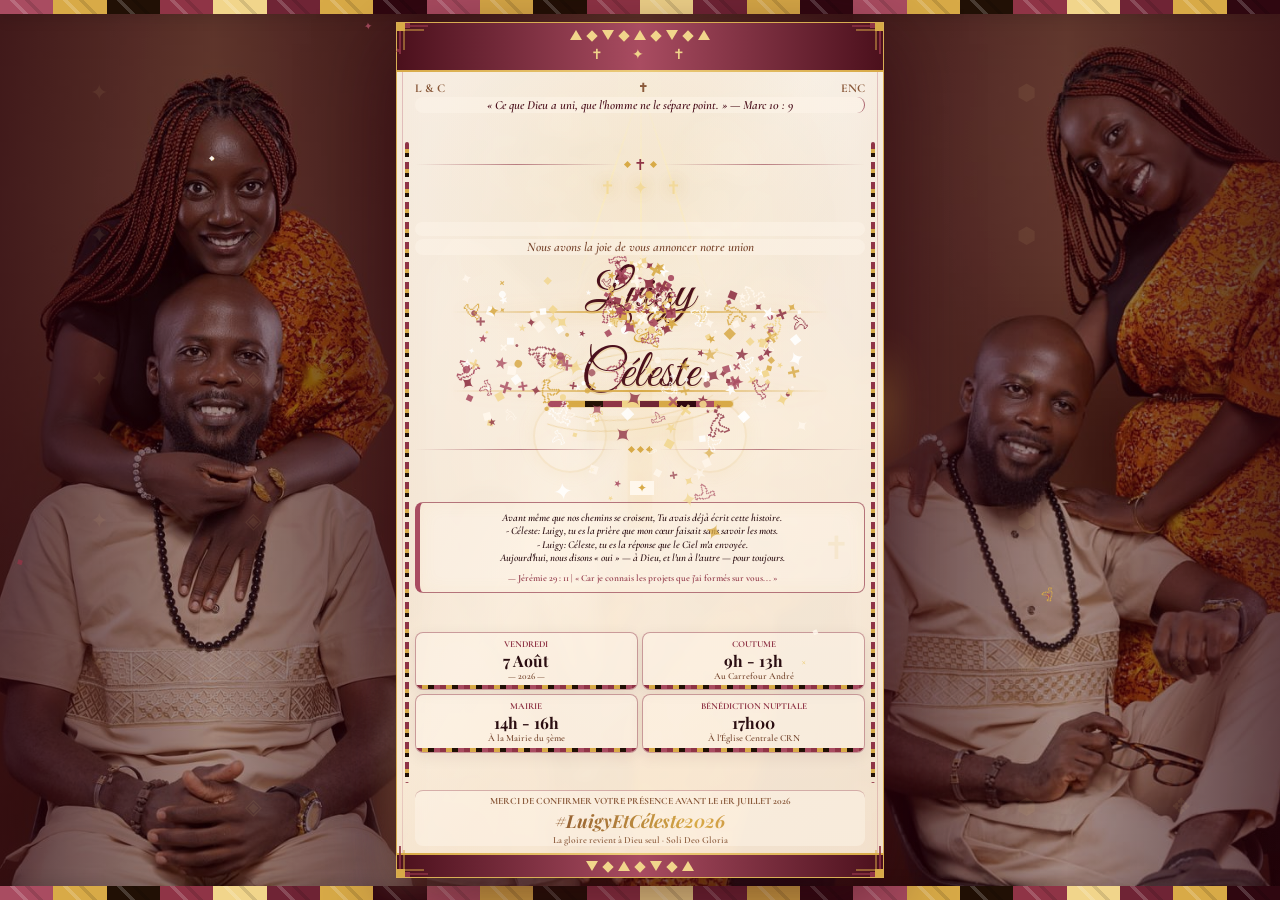
==== index.html @ 57140f99 "fix: optimisation + correction conflit + amélioration mobile" ====
<!DOCTYPE html>
<html lang="fr">
<head>
  <meta charset="UTF-8" />
  <meta name="viewport" content="width=device-width, initial-scale=1.0" />
  <title>Invitation de Mariage - Luigy & Céleste</title>
  <link rel="stylesheet" href="css/style.css" />
</head>
<body>
  <canvas id="sparkle-canvas"></canvas>

  <div id="rideau-gauche"></div>
  <div id="rideau-droite"></div>
  <div id="flash-dore"></div>

  <div class="invite-wrap">
    <div class="photo-strip" id="photoStrip">
      <div class="photo-placeholder"><img src="Asset/WhatsApp Image 2026-04-04 at 22.46.19.jpeg" alt="Photo des futurs mariés"><div class="photo-overlay"></div></div>
      <div class="photo-placeholder"><img src="Asset/WhatsApp Image 2026-04-04 at 22.46.25.jpeg" alt="Photo des futurs mariés"><div class="photo-overlay"></div></div>
      <div class="photo-placeholder"><img src="Asset/WhatsApp Image 2026-04-04 at 22.46.26.jpeg" alt="Photo des futurs mariés"><div class="photo-overlay"></div></div>
      <div class="photo-placeholder"><img src="Asset/WhatsApp Image 2026-04-04 at 22.46.31.jpeg" alt="Photo des futurs mariés"><div class="photo-overlay"></div></div>
      <div class="photo-placeholder"><img src="Asset/WhatsApp Image 2026-04-04 at 22.46.29.jpeg" alt="Photo des futurs mariés"><div class="photo-overlay"></div></div>
      <div class="photo-placeholder"><img src="Asset/WhatsApp Image 2026-04-04 at 22.46.32.jpeg" alt="Photo des futurs mariés"><div class="photo-overlay"></div></div>
      <div class="photo-placeholder"><img src="Asset/WhatsApp Image 2026-04-04 at 22.46.31 (1).jpeg" alt="Photo des futurs mariés"><div class="photo-overlay"></div></div>
      <div class="photo-placeholder"><img src="Asset/WhatsApp Image 2026-04-04 at 22.46.31 (2).jpeg" alt="Photo des futurs mariés"><div class="photo-overlay"></div></div>
      <div class="photo-placeholder"><img src="Asset/WhatsApp Image 2026-04-04 at 22.46.32 (1).jpeg" alt="Photo des futurs mariés"><div class="photo-overlay"></div></div>
    </div>

    <div class="kente-band top" id="kenteTop"></div>
    <div class="adinkra-bg" id="adinkra-bg"></div>

    <div class="pulse-ring"></div>
    <div class="pulse-ring" style="animation-delay:1.15s"></div>
    <div class="pulse-ring" style="animation-delay:2.3s"></div>

    <main class="invite-card">
      <section class="invite-outer">
        <div class="divine-light"></div>
        <div class="cross-glow">✝</div>
        <div class="blessing-text">Que Dieu bénisse cette union</div>

        <div class="holy-rays"><span></span><span></span><span></span></div>
        <div class="gold-orbit orbit-one"></div>
        <div class="gold-orbit orbit-two"></div>
        <div class="dove-flight">🕊</div>
        <div class="covenant-ring ring-left"></div>
        <div class="covenant-ring ring-right"></div>
        <div class="scripture-ribbon">Amour · Foi · Alliance</div>
        <div class="halo-crown"><span>✝</span><span>✦</span><span>✝</span></div>

        <div class="card-photo-bg">
          <img src="Asset/WhatsApp Image 2026-04-04 at 22.46.19.jpeg" alt="">
          <img src="Asset/WhatsApp Image 2026-04-04 at 22.46.25.jpeg" alt="">
          <img src="Asset/WhatsApp Image 2026-04-04 at 22.46.26.jpeg" alt="">
          <img src="Asset/WhatsApp Image 2026-04-04 at 22.46.31.jpeg" alt="">
          <img src="Asset/WhatsApp Image 2026-04-04 at 22.46.29.jpeg" alt="">
          <img src="Asset/WhatsApp Image 2026-04-04 at 22.46.32.jpeg" alt="">
        </div>

        <svg class="corn corn-tl" viewBox="0 0 34 34" fill="none"><path d="M3 31V3h28" stroke="#8f3446" stroke-width="1.7"/><path d="M7 27V7h20" stroke="#d8aa47" stroke-width="1"/><rect x="0" y="0" width="8" height="8" fill="#d8aa47"/><rect x="8" y="0" width="5" height="5" fill="#8f3446"/></svg>
        <svg class="corn corn-tr" viewBox="0 0 34 34" fill="none"><path d="M3 31V3h28" stroke="#8f3446" stroke-width="1.7"/><path d="M7 27V7h20" stroke="#d8aa47" stroke-width="1"/><rect x="0" y="0" width="8" height="8" fill="#d8aa47"/><rect x="8" y="0" width="5" height="5" fill="#8f3446"/></svg>
        <svg class="corn corn-bl" viewBox="0 0 34 34" fill="none"><path d="M3 31V3h28" stroke="#8f3446" stroke-width="1.7"/><path d="M7 27V7h20" stroke="#d8aa47" stroke-width="1"/><rect x="0" y="0" width="8" height="8" fill="#d8aa47"/><rect x="8" y="0" width="5" height="5" fill="#8f3446"/></svg>
        <svg class="corn corn-br" viewBox="0 0 34 34" fill="none"><path d="M3 31V3h28" stroke="#8f3446" stroke-width="1.7"/><path d="M7 27V7h20" stroke="#d8aa47" stroke-width="1"/><rect x="0" y="0" width="8" height="8" fill="#d8aa47"/><rect x="8" y="0" width="5" height="5" fill="#8f3446"/></svg>

        <header class="african-header">
          <div class="geo-row">
            <div class="geo-tri"></div>
            <div class="geo-dia"></div>
            <div class="geo-tri down"></div>
            <div class="geo-dia"></div>
            <div class="geo-tri"></div>
            <div class="geo-dia"></div>
            <div class="geo-tri down"></div>
            <div class="geo-dia"></div>
            <div class="geo-tri"></div>
          </div>
          <span class="cross-line">✝ &nbsp; ✦ &nbsp; ✝</span>
        </header>

        <div class="inv-body">
          <div>
            <div class="enc-row text-reveal">
              <span>L & C</span>
              <span>✝</span>
              <span>ENC</span>
            </div>
            <p class="verse type-text">« Ce que Dieu a uni, que l'homme ne le sépare point. » — Marc 10 : 9</p>
          </div>

          <div class="divider">
            <div class="div-line"></div>
            <div class="div-motif">
              <div class="div-dot"></div>
              <span class="div-cross">✝</span>
              <div class="div-dot"></div>
            </div>
            <div class="div-line"></div>
          </div>

          <div class="main-announcement">
            <p class="intro text-shimmer">Avec la grâce de Dieu</p>
            <p class="intro-sub text-reveal">Nous avons la joie de vous annoncer notre union</p>

            <div class="names">
              <span class="name calligraphy-name">Luigy</span>
              <span class="et text-reveal">&amp;</span>
              <span class="name calligraphy-name">Céleste</span>
            </div>

            <div class="accent-strip" id="accentStrip"></div>
          </div>

          <div class="divider">
            <div class="div-line"></div>
            <div class="div-motif">
              <div class="div-dot"></div>
              <div class="div-dot"></div>
              <div class="div-dot"></div>
            </div>
            <div class="div-line"></div>
          </div>

          <div class="love-box">
            <p class="love-text line-reveal">
              <span>Avant même que nos chemins se croisent, Tu avais déjà écrit cette histoire.</span>
              <span>- Céleste: Luigy, tu es la prière que mon cœur faisait sans savoir les mots.</span>
              <span>- Luigy: Céleste, tu es la réponse que le Ciel m'a envoyée.</span>
              <span>Aujourd'hui, nous disons « oui » — à Dieu, et l'un à l'autre — pour toujours.</span>
            </p>
            <span class="love-ref text-reveal">— Jérémie 29 : 11 | « Car je connais les projets que j'ai formés sur vous... »</span>
          </div>

          <div class="details">
            <div class="det-box">
              <span class="det-label text-reveal">Vendredi</span>
              <span class="det-val count-pop">7 Août</span>
              <span class="det-sub text-reveal">— 2026 —</span>
            </div>

            <div class="det-box">
              <span class="det-label text-reveal">Coutume</span>
              <span class="det-val count-pop">9h - 13h</span>
              <span class="det-sub text-reveal">Au Carrefour André</span>
            </div>

            <div class="det-box">
              <span class="det-label text-reveal">Mairie</span>
              <span class="det-val count-pop">14h - 16h</span>
              <span class="det-sub text-reveal">À la Mairie du 5ème</span>
            </div>

            <div class="det-box">
              <span class="det-label text-reveal">Bénédiction nuptiale</span>
              <span class="det-val count-pop">17h00</span>
              <span class="det-sub text-reveal">À l'Église Centrale CRN</span>
            </div>
          </div>

          <footer class="rsvp">
            <p class="rsvp-txt text-reveal">Merci de confirmer votre présence avant le 1er Juillet 2026</p>
            <span class="hashtag text-shimmer">#LuigyEtCéleste2026</span>
            <p class="soli text-reveal">La gloire revient à Dieu seul · Soli Deo Gloria</p>
          </footer>
        </div>

        <footer class="african-footer">
          <div class="geo-row" style="margin-bottom:0">
            <div class="geo-tri down"></div>
            <div class="geo-dia"></div>
            <div class="geo-tri"></div>
            <div class="geo-dia"></div>
            <div class="geo-tri down"></div>
            <div class="geo-dia"></div>
            <div class="geo-tri"></div>
          </div>
        </footer>
      </section>
    </main>

    <div class="kente-band bottom" id="kenteBottom"></div>
  </div>

  <script src="js/main.js"></script>
</body>
</html>
---- css/style.css ----
@import url('https://fonts.googleapis.com/css2?family=Playfair+Display:ital,wght@0,400;0,700;1,400;1,700&family=Cormorant+Garamond:ital,wght@0,300;0,400;0,600;1,300;1,400&family=Great+Vibes&display=swap');

:root{
  --maroon:#8f3446;
  --maroon-light:#a94c61;
  --maroon-deep:#4b101c;
  --maroon-dark:#2f0710;
  --gold:#d8aa47;
  --gold-soft:#f1d58b;
  --cream:#fff7ec;
  --ink:#2a0d11;
  --brown:#8a5a3b;
  --shadow:rgba(47,7,16,.55);
}

*,*::before,*::after{box-sizing:border-box}
html,body{height:100%;margin:0;overflow:hidden;background:var(--maroon-dark);font-family:'Cormorant Garamond',Georgia,serif;color:var(--ink);-webkit-font-smoothing:antialiased}
@supports(height:100dvh){html,body{height:100dvh}}
body::before{content:"";position:fixed;inset:0;background:radial-gradient(circle at 20% 12%, rgba(216,170,71,.25), transparent 24%),radial-gradient(circle at 80% 20%, rgba(169,76,97,.35), transparent 28%),linear-gradient(135deg, var(--maroon-dark), var(--maroon-deep) 45%, #6f2435 100%);z-index:-4}
body::after{content:"";position:fixed;inset:0;background-image:linear-gradient(45deg, rgba(216,170,71,.055) 25%, transparent 25%),linear-gradient(-45deg, rgba(216,170,71,.055) 25%, transparent 25%),linear-gradient(45deg, transparent 75%, rgba(216,170,71,.055) 75%),linear-gradient(-45deg, transparent 75%, rgba(216,170,71,.055) 75%);background-size:42px 42px;background-position:0 0,0 21px,21px -21px,-21px 0;opacity:.8;z-index:-3}
#sparkle-canvas{position:fixed;inset:0;pointer-events:none;z-index:100}

#rideau-gauche,#rideau-droite{position:fixed;top:0;height:100%;width:50%;z-index:500;pointer-events:none;will-change:transform;background-color:var(--maroon);box-shadow:inset 0 0 60px rgba(0,0,0,.35);transition:transform 1.25s cubic-bezier(.22,.9,.18,1)}
#rideau-gauche{left:0;background:linear-gradient(90deg,#380711 0%,var(--maroon-deep) 35%,var(--maroon-light) 100%)}
#rideau-droite{right:0;background:linear-gradient(270deg,#380711 0%,var(--maroon-deep) 35%,var(--maroon-light) 100%)}
#rideau-gauche::after,#rideau-droite::after{content:"";position:absolute;top:0;bottom:0;width:14px;background:repeating-linear-gradient(to bottom,var(--gold) 0 7px,#211005 7px 11px,var(--maroon-light) 11px 18px,var(--gold-soft) 18px 22px,transparent 22px 30px);box-shadow:0 0 18px rgba(216,170,71,.35)}
#rideau-gauche::after{right:0}#rideau-droite::after{left:0}
#rideau-gauche::before,#rideau-droite::before{content:'✦';position:absolute;top:50%;left:50%;transform:translate(-50%,-50%);font-size:clamp(52px,10vw,110px);color:rgba(241,213,139,.22)}
#rideau-gauche.ouvert{transform:translateX(-100%)}#rideau-droite.ouvert{transform:translateX(100%)}
#flash-dore{position:fixed;inset:0;z-index:499;pointer-events:none;background:radial-gradient(circle,rgba(255,238,180,.98),rgba(216,170,71,.55) 30%,transparent 68%);opacity:0;transition:.12s}
#flash-dore.actif{opacity:1}#flash-dore.efface{opacity:0;transition:.38s}

.float-symbol{position:fixed;z-index:55;pointer-events:none;color:var(--gold-soft);opacity:0;font-size:18px;left:var(--x);top:var(--y);animation:floatUp var(--dur) ease-in forwards;text-shadow:0 0 14px rgba(216,170,71,.65)}
@keyframes floatUp{0%{opacity:0;transform:translateY(0) scale(.55) rotate(0)}20%{opacity:.9}80%{opacity:.55}100%{opacity:0;transform:translateY(-130px) scale(1.25) rotate(var(--rot))}}

.invite-wrap{height:100vh;height:100dvh;display:flex;align-items:center;justify-content:center;position:relative;overflow:hidden;padding:6px}
.photo-strip{position:absolute;inset:0;z-index:0;display:flex;width:300%;height:100%;animation:slide 34s linear infinite;filter:saturate(.92) contrast(1.04)}
.photo-placeholder{flex:0 0 calc(100%/9);height:100%;overflow:hidden;position:relative}.photo-placeholder img{width:100%;height:100%;object-fit:cover;object-position:center;display:block;transform:scale(1.04)}
.photo-overlay{position:absolute;inset:0;background:linear-gradient(90deg,rgba(47,7,16,.74),rgba(47,7,16,.42),rgba(47,7,16,.74))}
@keyframes slide{0%{transform:translateX(0)}100%{transform:translateX(-66.666%)}}

.kente-band{position:absolute;left:0;right:0;height:14px;display:flex;z-index:3;box-shadow:0 0 18px rgba(0,0,0,.18)}.kente-band.top{top:0}.kente-band.bottom{bottom:0}
.kente-seg{flex:1;height:100%;position:relative;animation:kentePulse 2.8s ease-in-out infinite alternate}.kente-seg::after{content:"";position:absolute;inset:0;background:linear-gradient(45deg,transparent 35%,rgba(255,255,255,.18) 35% 42%,transparent 42% 58%,rgba(0,0,0,.12) 58% 65%,transparent 65%)}.kente-seg:nth-child(even){animation-delay:.45s}.kente-seg:nth-child(3n){animation-delay:.85s}
@keyframes kentePulse{from{opacity:1}to{opacity:.72}}
.kente-band::after{content:"";position:absolute;inset:0;pointer-events:none;background:linear-gradient(90deg,transparent,rgba(255,238,180,.65),transparent);transform:translateX(-100%);animation:kenteShine 4.2s ease-in-out infinite}@keyframes kenteShine{0%{transform:translateX(-100%);opacity:0}25%{opacity:.75}55%{transform:translateX(100%);opacity:0}100%{transform:translateX(100%);opacity:0}}

.adinkra-bg{position:absolute;inset:22px;opacity:.075;display:grid;grid-template-columns:repeat(8,1fr);grid-template-rows:repeat(6,1fr);pointer-events:none;z-index:1}.adinkra-cell{display:flex;align-items:center;justify-content:center;font-size:22px;color:var(--gold-soft);animation:adinkraFloat 6.5s ease-in-out infinite;animation-delay:calc(var(--i)*.18s)}@keyframes adinkraFloat{0%,100%{transform:translateY(0) rotate(0deg)}50%{transform:translateY(-6px) rotate(4deg)}}
.pulse-ring{position:absolute;top:50%;left:50%;width:220px;height:220px;border-radius:50%;border:1.4px solid rgba(241,213,139,.28);z-index:2;pointer-events:none;animation:pulseRing 3.5s ease-out infinite}@keyframes pulseRing{0%{transform:translate(-50%,-50%) scale(.7);opacity:.7}100%{transform:translate(-50%,-50%) scale(2.7);opacity:0}}

.invite-card{width:min(430px,calc(100vw - .7rem));height:calc(100svh - 18px);max-height:880px;position:relative;z-index:4;display:flex;flex-direction:column;animation:cardIn 1s cubic-bezier(.22,.9,.25,1) forwards}@supports(height:100dvh){.invite-card{height:calc(100dvh - 18px)}}@keyframes cardIn{from{opacity:0;transform:translateY(20px) scale(.98)}to{opacity:1;transform:translateY(0) scale(1)}}
.invite-card::before,.invite-card::after{content:"";position:absolute;inset:-8px;z-index:-1;border-radius:6px;pointer-events:none;background:conic-gradient(from var(--angle),transparent 0 18%,rgba(216,170,71,.72) 22%,transparent 28% 55%,rgba(241,213,139,.55) 60%,transparent 66% 100%);filter:blur(12px);opacity:.32;animation:borderAurora 7s linear infinite}.invite-card::after{animation-delay:-3.5s;opacity:.20;filter:blur(20px)}@property --angle{syntax:'<angle>';initial-value:0deg;inherits:false}@keyframes borderAurora{to{--angle:360deg}}
.invite-outer{flex:1;margin:3px;position:relative;overflow:hidden;display:flex;flex-direction:column;background:linear-gradient(180deg,rgba(255,247,236,.91),rgba(255,239,217,.86));border:1px solid rgba(216,170,71,.9);outline:1px solid rgba(169,76,97,.65);outline-offset:-7px;box-shadow:0 22px 70px var(--shadow), inset 0 0 28px rgba(216,170,71,.14);backdrop-filter:blur(4px);-webkit-backdrop-filter:blur(4px)}
.invite-outer::before{content:"";position:absolute;inset:0;pointer-events:none;z-index:2;background:linear-gradient(180deg,rgba(255,247,236,.55),rgba(255,239,217,.62)),radial-gradient(circle at 50% 20%,rgba(216,170,71,.18),transparent 34%)}
.invite-outer::after{content:"";position:absolute;inset:0;pointer-events:none;z-index:1;background:radial-gradient(circle at 50% 20%,rgba(216,170,71,.18),transparent 30%),linear-gradient(120deg,transparent 0 35%,rgba(255,255,255,.22) 45%,transparent 55% 100%);animation:sheen 5.5s linear infinite}@keyframes sheen{0%{transform:translateX(-60%)}100%{transform:translateX(60%)}}
.card-photo-bg{position:absolute;inset:0;z-index:0;overflow:hidden}.card-photo-bg img{position:absolute;inset:0;width:100%;height:100%;object-fit:cover;object-position:center;opacity:0;transform:scale(1.08);filter:blur(.35px) saturate(.95) contrast(1) brightness(.92);animation:cardSlideshow 30s infinite}.card-photo-bg img:nth-child(1){animation-delay:0s}.card-photo-bg img:nth-child(2){animation-delay:5s}.card-photo-bg img:nth-child(3){animation-delay:10s}.card-photo-bg img:nth-child(4){animation-delay:15s}.card-photo-bg img:nth-child(5){animation-delay:20s}.card-photo-bg img:nth-child(6){animation-delay:25s}@keyframes cardSlideshow{0%{opacity:0;transform:scale(1.08)}5%{opacity:.74}18%{opacity:.74;transform:scale(1.14)}23%{opacity:0;transform:scale(1.16)}100%{opacity:0}}

.divine-light{position:absolute;top:-35%;left:50%;width:140%;height:150%;z-index:1;pointer-events:none;transform:translateX(-50%);background:radial-gradient(ellipse at center,rgba(255,231,166,.30) 0%,rgba(255,231,166,.13) 28%,transparent 66%);mix-blend-mode:screen;animation:divineLight 7s ease-in-out infinite}@keyframes divineLight{0%,100%{opacity:.45;transform:translateX(-50%) translateY(-18px) scale(1)}50%{opacity:.85;transform:translateX(-50%) translateY(24px) scale(1.05)}}
.cross-glow{position:absolute;top:49%;left:50%;z-index:1;pointer-events:none;transform:translate(-50%,-50%);font-family:'Playfair Display',serif;font-size:clamp(120px,28vw,210px);color:rgba(216,170,71,.13);text-shadow:0 0 28px rgba(216,170,71,.24),0 0 60px rgba(255,247,236,.20);animation:crossPulse 5s ease-in-out infinite}@keyframes crossPulse{0%,100%{opacity:.28;transform:translate(-50%,-50%) scale(.95)}50%{opacity:.55;transform:translate(-50%,-50%) scale(1.08)}}
.blessing-text{position:absolute;left:50%;bottom:58px;z-index:5;pointer-events:none;transform:translateX(-50%) translateY(12px);white-space:nowrap;font-style:italic;font-weight:700;font-size:clamp(10px,1.5vh,13px);color:var(--gold);text-shadow:0 0 12px rgba(47,7,16,.38),0 1px 0 rgba(255,247,236,.8);opacity:0;animation:blessingIn 5.5s ease 2.1s forwards}@keyframes blessingIn{0%{opacity:0;transform:translateX(-50%) translateY(14px);filter:blur(4px)}22%,80%{opacity:.95;transform:translateX(-50%) translateY(0);filter:blur(0)}100%{opacity:0;transform:translateX(-50%) translateY(-8px);filter:blur(2px)}}
.holy-rays{position:absolute;top:64px;left:50%;width:190px;height:220px;z-index:3;pointer-events:none;transform:translateX(-50%);opacity:.55;filter:blur(.2px)}.holy-rays span{position:absolute;top:0;left:50%;width:2px;height:100%;border-radius:999px;background:linear-gradient(to bottom,rgba(255,238,180,0),rgba(255,238,180,.85),rgba(255,238,180,0));transform-origin:top center;animation:rayBlessing 4.8s ease-in-out infinite}.holy-rays span:nth-child(1){transform:rotate(-18deg);animation-delay:.2s}.holy-rays span:nth-child(2){transform:rotate(0deg);animation-delay:.65s}.holy-rays span:nth-child(3){transform:rotate(18deg);animation-delay:1.1s}@keyframes rayBlessing{0%,100%{opacity:.12;height:42%;filter:blur(1.8px)}50%{opacity:.85;height:100%;filter:blur(.3px)}}
.gold-orbit{position:absolute;left:50%;top:43%;z-index:3;pointer-events:none;border:1px solid rgba(216,170,71,.32);border-left-color:transparent;border-right-color:transparent;border-radius:50%;transform:translate(-50%,-50%) rotate(-8deg);filter:drop-shadow(0 0 8px rgba(216,170,71,.35))}.orbit-one{width:230px;height:78px;animation:orbitGlow 7s linear infinite}.orbit-two{width:170px;height:58px;animation:orbitGlow 6s linear infinite reverse;opacity:.75}@keyframes orbitGlow{0%{transform:translate(-50%,-50%) rotate(-8deg);opacity:.12}40%{opacity:.55}100%{transform:translate(-50%,-50%) rotate(352deg);opacity:.12}}
.dove-flight{position:absolute;left:-35px;top:38%;z-index:5;pointer-events:none;font-size:22px;filter:drop-shadow(0 0 10px rgba(255,238,180,.8));opacity:0;animation:doveFlight 12s ease-in-out infinite 3s}@keyframes doveFlight{0%{opacity:0;transform:translate(-20px,26px) scale(.75) rotate(-8deg)}12%{opacity:.88}48%{opacity:.92;transform:translate(250px,-54px) scale(1.05) rotate(6deg)}78%{opacity:.8;transform:translate(520px,12px) scale(.9) rotate(-4deg)}100%{opacity:0;transform:translate(650px,-18px) scale(.7) rotate(5deg)}}
.covenant-ring{position:absolute;top:44%;z-index:3;pointer-events:none;width:74px;height:74px;border-radius:50%;border:2px solid rgba(216,170,71,.75);box-shadow:0 0 18px rgba(216,170,71,.55), inset 0 0 14px rgba(255,238,180,.28);opacity:.18;filter:blur(.1px)}.ring-left{left:28%;animation:ringLeft 8s ease-in-out infinite}.ring-right{right:28%;animation:ringRight 8s ease-in-out infinite}@keyframes ringLeft{0%,100%{opacity:.12;transform:translate(-24px,8px) rotate(-18deg) scale(.82)}38%,62%{opacity:.68;transform:translate(14px,-8px) rotate(10deg) scale(1.02)}}@keyframes ringRight{0%,100%{opacity:.12;transform:translate(24px,8px) rotate(18deg) scale(.82)}38%,62%{opacity:.68;transform:translate(-14px,-8px) rotate(-10deg) scale(1.02)}}
.scripture-ribbon{position:absolute;left:50%;top:20.5%;z-index:5;pointer-events:none;white-space:nowrap;transform:translateX(-50%) scale(.94);padding:2px 18px;border-radius:999px;font-size:clamp(9px,1.25vh,12px);font-weight:700;letter-spacing:.18em;text-transform:uppercase;color:rgba(75,16,28,.78);background:linear-gradient(90deg,transparent,rgba(255,247,236,.62),transparent);opacity:0;animation:ribbonBlessing 9s ease-in-out infinite 2.6s}@keyframes ribbonBlessing{0%,100%{opacity:0;transform:translateX(-50%) translateY(8px) scale(.94);filter:blur(3px)}18%,70%{opacity:.82;transform:translateX(-50%) translateY(0) scale(1);filter:blur(0)}}
.halo-crown{position:absolute;left:50%;top:18%;z-index:5;pointer-events:none;display:flex;gap:18px;transform:translateX(-50%);color:var(--gold-soft);font-size:clamp(12px,2vh,18px);text-shadow:0 0 14px rgba(216,170,71,.85);opacity:.75}.halo-crown span{animation:crownSpark 2.8s ease-in-out infinite}.halo-crown span:nth-child(2){animation-delay:.45s}.halo-crown span:nth-child(3){animation-delay:.9s}@keyframes crownSpark{0%,100%{opacity:.3;transform:translateY(0) scale(.86) rotate(0)}50%{opacity:1;transform:translateY(-7px) scale(1.22) rotate(12deg)}}

.corn{position:absolute;width:34px;height:34px;z-index:6}.corn-tl{top:0;left:0}.corn-tr{top:0;right:0;transform:scaleX(-1)}.corn-bl{bottom:0;left:0;transform:scaleY(-1)}.corn-br{bottom:0;right:0;transform:scale(-1,-1)}
.african-header,.african-footer{background:linear-gradient(90deg,var(--maroon-deep),var(--maroon-light),var(--maroon-deep));border-color:var(--gold);position:relative;z-index:4;flex-shrink:0;text-align:center}.african-header{padding:7px 12px 6px;border-bottom:2px solid var(--gold)}.african-footer{padding:6px 0;border-top:2px solid var(--gold)}
.african-header::after,.african-footer::after{content:"";position:absolute;left:0;right:0;height:2px;pointer-events:none;background:linear-gradient(90deg,transparent,var(--gold-soft),transparent);opacity:.75;animation:holyLine 3.8s ease-in-out infinite}.african-header::after{bottom:-2px}.african-footer::after{top:-2px}@keyframes holyLine{0%,100%{transform:scaleX(.25);opacity:.25}50%{transform:scaleX(1);opacity:.9}}
.geo-row{display:flex;justify-content:center;gap:6px;margin-bottom:4px}.geo-dia{width:8px;height:8px;background:var(--gold-soft);transform:rotate(45deg);margin-top:2px}.geo-tri{width:0;height:0;border-left:6px solid transparent;border-right:6px solid transparent;border-bottom:10px solid var(--gold-soft)}.geo-tri.down{border-top:10px solid var(--gold-soft);border-bottom:none}.cross-line{color:var(--gold-soft);font-size:14px;letter-spacing:5px;line-height:1.2}.african-header .geo-dia,.african-footer .geo-dia{animation:geoBeat 2.9s ease-in-out infinite}.african-header .geo-tri,.african-footer .geo-tri{animation:geoBeat 2.9s ease-in-out infinite reverse}@keyframes geoBeat{0%,100%{filter:brightness(1);transform:rotate(45deg) scale(1)}50%{filter:brightness(1.35);transform:rotate(45deg) scale(1.22)}}

.inv-body{flex:1;min-height:0;padding:clamp(.25rem,.9svh,.48rem) .82rem clamp(.2rem,.8svh,.38rem);display:flex;flex-direction:column;justify-content:space-between;position:relative;z-index:4;overflow:visible}.inv-body::before,.inv-body::after{content:"";position:absolute;top:9%;height:82%;width:4px;border-radius:4px;background:repeating-linear-gradient(to bottom,var(--maroon) 0 7px,var(--gold) 7px 11px,#211005 11px 15px,transparent 15px 20px)}.inv-body::before{left:8px}.inv-body::after{right:8px}
.enc-row{display:flex;justify-content:space-between;align-items:center;font-size:12px;font-weight:700;color:var(--brown);letter-spacing:.16em;text-transform:uppercase;margin-bottom:2px}.verse{text-align:center;font-style:italic;font-size:clamp(11px,1.4vh,13px);font-weight:600;color:var(--maroon-deep);line-height:1.3;margin:0;animation:verseAppear 1.6s ease 1.7s both}@keyframes verseAppear{from{opacity:0;letter-spacing:.03em;filter:blur(3px)}to{opacity:1;letter-spacing:normal;filter:blur(0)}}
.divider{display:flex;align-items:center;gap:7px;margin:clamp(.08rem,.55vh,.16rem) 0}.div-line{flex:1;height:1px;background:linear-gradient(90deg,transparent,var(--maroon),transparent);opacity:.6}.div-motif{display:flex;gap:4px;align-items:center}.div-dot{width:5px;height:5px;background:var(--gold);transform:rotate(45deg);animation:motifTwinkle 2.6s ease-in-out infinite}.div-dot:nth-child(2){animation-delay:.35s}.div-dot:nth-child(3){animation-delay:.7s}.div-cross{font-size:15px;color:var(--maroon)}@keyframes motifTwinkle{0%,100%{opacity:.65;transform:rotate(45deg) scale(.85)}50%{opacity:1;transform:rotate(45deg) scale(1.18)}}
.main-announcement{position:relative;margin-top:clamp(.35rem,1.2vh,.7rem);animation:announcementGlow 5s ease-in-out infinite}@keyframes announcementGlow{0%,100%{filter:drop-shadow(0 0 0 rgba(216,170,71,0))}50%{filter:drop-shadow(0 0 10px rgba(216,170,71,.22))}}
.intro{text-align:center;font-size:clamp(10px,1.28vh,12px);font-weight:700;color:var(--brown);letter-spacing:.15em;text-transform:uppercase;margin:0 0 .18rem}.intro-sub{text-align:center;font-style:italic;font-size:clamp(11px,1.45vh,13px);font-weight:600;color:#78462e;margin:1px 0 clamp(.35rem,1vh,.65rem)}
.names{text-align:center;margin:clamp(.5rem,1.7vh,.95rem) 0 clamp(.08rem,.4vh,.18rem)}.name{font-family:'Great Vibes','Playfair Display',cursive;font-size:clamp(34px,6.1svh,54px);font-weight:400;line-height:.9;display:block;color:var(--maroon-deep);text-shadow:0 2px 0 rgba(216,170,71,.28),0 0 18px rgba(216,170,71,.22),0 1px 10px rgba(255,247,236,.75);opacity:0;animation:nameReveal 1.6s cubic-bezier(.22,.9,.25,1) forwards, nameBreath 4.2s ease-in-out 2s infinite}.name:first-child{animation-delay:.7s,2.4s}.name:last-child{animation-delay:1.05s,2.8s}@keyframes nameReveal{from{opacity:0;transform:translateY(18px) scale(.94);filter:blur(5px)}to{opacity:1;transform:translateY(0) scale(1);filter:blur(0)}}@keyframes nameBreath{0%,100%{text-shadow:0 2px 0 rgba(216,170,71,.28),0 0 18px rgba(216,170,71,.22),0 1px 10px rgba(255,247,236,.75)}50%{text-shadow:0 2px 0 rgba(216,170,71,.38),0 0 26px rgba(216,170,71,.38),0 1px 14px rgba(255,247,236,.9)}}
.et{font-family:'Playfair Display',Georgia,serif;font-style:italic;font-size:clamp(16px,2.1vh,21px);color:var(--gold);display:block;margin:clamp(.08rem,.35vh,.18rem) 0;text-shadow:0 0 10px rgba(216,170,71,.5)}
.accent-strip{display:flex;margin:clamp(.06rem,.55vh,.13rem) auto;width:185px;border-radius:999px;overflow:hidden;box-shadow:0 0 0 1px rgba(216,170,71,.25)}.accent-block{height:6px;flex:1;animation:accentDance 2.8s ease-in-out infinite}.accent-block:nth-child(2n){animation-delay:.25s}.accent-block:nth-child(3n){animation-delay:.5s}@keyframes accentDance{0%,100%{transform:scaleY(1);filter:brightness(1)}50%{transform:scaleY(1.65);filter:brightness(1.25)}}
.love-box{border:1px solid rgba(143,52,70,.65);border-left:5px solid var(--maroon-light);padding:clamp(.32rem,1.2vh,.48rem) .6rem clamp(.22rem,1vh,.38rem);margin:clamp(.55rem,1.4vh,.85rem) 0 clamp(.06rem,.5vh,.12rem);text-align:center;position:relative;background:rgba(255,247,236,.58);box-shadow:inset 0 0 18px rgba(216,170,71,.08);animation:loveBlessing 4.2s ease-in-out infinite}.love-box::before{content:'✦';position:absolute;top:-22px;left:50%;transform:translateX(-50%);background:var(--cream);padding:0 7px;color:var(--gold);font-size:12px;z-index:3}.love-box::after{content:'✝';position:absolute;right:14px;top:50%;transform:translateY(-50%);font-size:32px;color:rgba(216,170,71,.12);animation:loveCross 4.2s ease-in-out infinite;pointer-events:none}@keyframes loveBlessing{0%,100%{box-shadow:inset 0 0 18px rgba(216,170,71,.08),0 0 0 rgba(216,170,71,0)}50%{box-shadow:inset 0 0 20px rgba(216,170,71,.16),0 0 18px rgba(216,170,71,.16)}}@keyframes loveCross{0%,100%{opacity:.12;transform:translateY(-50%) scale(.85) rotate(-6deg)}50%{opacity:.42;transform:translateY(-50%) scale(1.08) rotate(6deg)}}
.love-text{font-style:italic;font-size:clamp(9.4px,1.18svh,11.5px);font-weight:600;color:var(--ink);line-height:1.25;margin:0 0 .1rem}.love-ref{font-size:clamp(9px,1.05vh,10.5px);font-weight:600;color:var(--maroon);letter-spacing:.03em}
.details{display:grid;grid-template-columns:1fr 1fr;gap:4px;margin:clamp(.05rem,.45svh,.12rem) 0}.det-box{text-align:center;padding:clamp(.2rem,1.1vh,.36rem) .3rem clamp(.25rem,1.2vh,.48rem);border:1px solid rgba(143,52,70,.45);background:linear-gradient(180deg,#fffaf2,#f8eadb);position:relative;overflow:hidden;box-shadow:0 4px 15px rgba(47,7,16,.08);animation:detailFloat 4.8s ease-in-out infinite}.det-box:nth-child(2){animation-delay:.35s}.det-box:nth-child(3){animation-delay:.7s}.det-box:nth-child(4){animation-delay:1.05s}@keyframes detailFloat{0%,100%{transform:translateY(0)}50%{transform:translateY(-2px)}}.det-box::before{content:"";position:absolute;inset:0;pointer-events:none;background:linear-gradient(120deg,transparent 0 35%,rgba(255,255,255,.7) 48%,transparent 62% 100%);transform:translateX(-120%);animation:boxShine 5.5s ease-in-out infinite}.det-box:nth-child(2)::before{animation-delay:.55s}.det-box:nth-child(3)::before{animation-delay:1.1s}.det-box:nth-child(4)::before{animation-delay:1.65s}@keyframes boxShine{0%,72%{transform:translateX(-120%);opacity:0}82%{opacity:.65}100%{transform:translateX(120%);opacity:0}}.det-box::after{content:"";position:absolute;bottom:0;left:0;right:0;height:4px;background:repeating-linear-gradient(to right,var(--maroon) 0 6px,var(--gold) 6px 12px,#211005 12px 18px,var(--maroon-light) 18px 24px)}.det-label{font-size:clamp(8px,1.02vh,10px);font-weight:800;letter-spacing:.11em;text-transform:uppercase;color:var(--maroon);display:block;margin-bottom:2px}.det-val{font-family:'Playfair Display',Georgia,serif;font-size:clamp(12px,1.75svh,16px);font-weight:700;color:var(--ink);display:block;line-height:1.08}.det-sub{font-size:clamp(8.5px,1.05vh,10.5px);font-weight:600;color:#75472f;display:block;margin-top:1px}
.rsvp{text-align:center;border-top:1px solid rgba(143,52,70,.35);padding-top:clamp(.12rem,.8vh,.22rem);margin-top:.03rem;flex-shrink:0}.rsvp-txt{font-size:clamp(8.8px,1.07vh,10.5px);font-weight:800;color:var(--brown);letter-spacing:.08em;text-transform:uppercase;margin:0 0 1px}.hashtag{font-family:'Playfair Display',Georgia,serif;font-style:italic;font-size:clamp(14px,2.1vh,18px);font-weight:700;color:var(--maroon);display:block;margin:2px 0 1px;animation:hashPulse 2.4s ease-in-out infinite, hashtagLift 4.5s ease-in-out infinite}.soli{font-size:clamp(8.8px,1.05vh,10.5px);font-weight:600;color:var(--brown);letter-spacing:.05em;margin:0}@keyframes hashPulse{0%,100%{text-shadow:none}50%{text-shadow:0 0 10px rgba(216,170,71,.72)}}@keyframes hashtagLift{0%,100%{transform:translateY(0)}50%{transform:translateY(-2px)}}

.text-reveal{opacity:0;animation:textReveal 1.25s cubic-bezier(.22,.9,.25,1) forwards}@keyframes textReveal{from{opacity:0;transform:translateY(9px);filter:blur(4px);letter-spacing:.08em}to{opacity:1;transform:translateY(0);filter:blur(0);letter-spacing:inherit}}
.text-shimmer{background:linear-gradient(90deg,var(--maroon-deep),var(--gold),var(--maroon),var(--gold-soft),var(--maroon-deep));background-size:250% auto;-webkit-background-clip:text;background-clip:text;-webkit-text-fill-color:transparent;animation:textReveal 1.25s cubic-bezier(.22,.9,.25,1) forwards, textGoldShine 4.2s linear infinite 1.5s}@keyframes textGoldShine{to{background-position:-250% center}}
.type-text{display:inline-block;max-width:100%;white-space:nowrap;overflow:hidden;border-right:1px solid rgba(143,52,70,.75);width:0;animation:typeWriter 4.2s steps(76,end) 1.7s forwards, caretBlink .7s step-end infinite}@keyframes typeWriter{to{width:100%}}@keyframes caretBlink{50%{border-color:transparent}}
.calligraphy-name{position:relative;transform-origin:center}.calligraphy-name::after{content:"";position:absolute;left:8%;right:8%;bottom:6px;height:2px;background:linear-gradient(90deg,transparent,var(--gold),transparent);transform:scaleX(0);transform-origin:left;filter:drop-shadow(0 0 8px rgba(216,170,71,.75));animation:inkStroke 1.35s ease forwards}.calligraphy-name:first-child::after{animation-delay:1.45s}.calligraphy-name:last-child::after{animation-delay:1.85s}@keyframes inkStroke{to{transform:scaleX(1)}}
.line-reveal span{display:block;opacity:0;transform:translateY(8px);filter:blur(3px);animation:lineBlessing 1s ease forwards}.line-reveal span:nth-child(1){animation-delay:2.1s}.line-reveal span:nth-child(2){animation-delay:2.35s}.line-reveal span:nth-child(3){animation-delay:2.6s}.line-reveal span:nth-child(4){animation-delay:2.85s}@keyframes lineBlessing{to{opacity:1;transform:translateY(0);filter:blur(0)}}
.count-pop{display:block;opacity:0;animation:numberPop 1.05s cubic-bezier(.18,1.4,.32,1) forwards, textGlowSoft 3.6s ease-in-out infinite 2.5s}.det-box:nth-child(1) .count-pop{animation-delay:2.35s,3.4s}.det-box:nth-child(2) .count-pop{animation-delay:2.5s,3.55s}.det-box:nth-child(3) .count-pop{animation-delay:2.65s,3.7s}.det-box:nth-child(4) .count-pop{animation-delay:2.8s,3.85s}@keyframes numberPop{from{opacity:0;transform:scale(.72) translateY(8px);filter:blur(4px)}to{opacity:1;transform:scale(1) translateY(0);filter:blur(0)}}@keyframes textGlowSoft{0%,100%{text-shadow:none}50%{text-shadow:0 0 10px rgba(216,170,71,.45)}}
.enc-row span:nth-child(1){animation-delay:1.2s}.enc-row span:nth-child(2){animation-delay:1.35s}.enc-row span:nth-child(3){animation-delay:1.5s}.intro{animation-delay:1.65s}.intro-sub{animation-delay:1.85s}.et{animation-delay:1.9s}.love-ref{animation-delay:3.05s}.rsvp-txt{animation-delay:3.15s}.soli{animation-delay:3.35s}
.scripture-glow{position:fixed;left:var(--x);top:var(--y);z-index:80;pointer-events:none;white-space:nowrap;color:rgba(241,213,139,.9);font-style:italic;font-weight:700;font-size:clamp(11px,1.7vh,15px);text-shadow:0 0 14px rgba(216,170,71,.85),0 1px 0 rgba(47,7,16,.5);opacity:0;transform:translate(-50%,20px) scale(.96);animation:scriptureFloat 4.2s ease forwards}@keyframes scriptureFloat{0%{opacity:0;filter:blur(5px);transform:translate(-50%,20px) scale(.92)}20%,72%{opacity:.85;filter:blur(0);transform:translate(-50%,0) scale(1)}100%{opacity:0;filter:blur(4px);transform:translate(-50%,-28px) scale(.98)}}
.click-blessing{position:fixed;width:18px;height:18px;border-radius:50%;z-index:101;pointer-events:none;transform:translate(-50%,-50%);border:1px solid rgba(216,170,71,.95);box-shadow:0 0 0 0 rgba(216,170,71,.65),0 0 18px rgba(255,238,180,.8);animation:clickBlessing 1.2s ease-out forwards}.click-blessing::after{content:'✝';position:absolute;inset:-8px;display:flex;align-items:center;justify-content:center;color:var(--gold);font-size:16px}@keyframes clickBlessing{to{width:120px;height:120px;opacity:0;box-shadow:0 0 0 24px rgba(216,170,71,0),0 0 38px rgba(255,238,180,0)}}

@media (max-width:520px){.invite-outer::before{background:linear-gradient(180deg,rgba(255,247,236,.58),rgba(255,239,217,.66)),radial-gradient(circle at 50% 20%,rgba(216,170,71,.16),transparent 34%)}@keyframes cardSlideshow{0%{opacity:0;transform:scale(1.08)}5%{opacity:.68}18%{opacity:.68;transform:scale(1.14)}23%{opacity:0;transform:scale(1.16)}100%{opacity:0}}.verse,.intro,.intro-sub,.love-box,.det-box,.rsvp{background:rgba(255,247,236,.48);border-radius:8px}.type-text{white-space:normal;border-right:none;width:auto;animation:textReveal 1.4s ease 1.6s both}.holy-rays{top:54px;width:150px;height:185px}.cross-glow{font-size:clamp(110px,38vw,160px)}.dove-flight{font-size:18px}@keyframes doveFlight{0%{opacity:0;transform:translate(-20px,22px) scale(.7) rotate(-8deg)}12%{opacity:.8}50%{opacity:.86;transform:translate(190px,-42px) scale(.95) rotate(6deg)}100%{opacity:0;transform:translate(420px,-8px) scale(.65) rotate(5deg)}}.covenant-ring{width:48px;height:48px}.ring-left{left:21%}.ring-right{right:21%}.scripture-ribbon{top:19%;font-size:8px}.main-announcement{margin-top:.65rem}.names{margin-top:.75rem}.intro-sub{margin-bottom:.45rem}.name{font-size:clamp(30px,5.3svh,42px);line-height:.92}.halo-crown{top:17%;gap:12px}.scripture-glow{font-size:10px}}
@media (max-width:380px), (max-height:720px){.invite-card{width:calc(100vw - .45rem);height:calc(100svh - 12px)}@supports(height:100dvh){.invite-card{height:calc(100dvh - 12px)}}.invite-wrap{padding:3px}.invite-outer{margin:2px;outline-offset:-5px}.african-header{padding:4px 10px 3px}.african-footer{padding:3px 0}.geo-row{gap:4px;margin-bottom:2px}.cross-line{font-size:12px;letter-spacing:3px}.inv-body{padding:.18rem .68rem .16rem}.inv-body::before,.inv-body::after{width:3px}.inv-body::before{left:5px}.inv-body::after{right:5px}.verse{font-size:10.2px;line-height:1.18}.intro{font-size:9.2px}.intro-sub{font-size:10.2px}.name{font-size:clamp(32px,5.8svh,45px);line-height:.84}.et{font-size:16px;margin:0}.divider{margin:.04rem 0}.accent-strip{width:145px}.accent-block{height:4px}.love-box{padding:.14rem .42rem;margin:.04rem 0}.love-text{font-size:9px;line-height:1.17}.love-ref{font-size:8.2px}.details{gap:3px}.det-box{padding:.13rem .14rem .3rem}.det-label{font-size:7.8px}.det-val{font-size:11.3px}.det-sub{font-size:7.8px}.rsvp{padding-top:.08rem}.rsvp-txt{font-size:7.8px}.hashtag{font-size:13px}.soli{font-size:7.8px}}
@media (min-width:700px){.invite-wrap{padding:14px}.invite-card{width:min(500px,calc(100vw - 1.5rem));height:calc(100dvh - 32px)}.invite-outer{margin:6px}.inv-body{padding:clamp(.35rem,1.1vh,.55rem) 1.12rem clamp(.25rem,1vh,.45rem)}.invite-outer::before{background:linear-gradient(180deg,rgba(255,247,236,.50),rgba(255,239,217,.58)),radial-gradient(circle at 50% 20%,rgba(216,170,71,.12),transparent 34%)}.verse,.intro,.intro-sub,.love-box,.det-box,.rsvp{background:rgba(255,247,236,.46);border-radius:8px}}
@media (prefers-reduced-motion:reduce){*,*::before,*::after{animation:none!important;transition:none!important}.photo-strip{animation:none!important}}

@media (max-width:520px){
  .pulse-ring,
  .gold-orbit,
  .covenant-ring,
  .holy-rays,
  .scripture-glow,
  .float-symbol{
    display:none!important;
  }

  .invite-card::before,
  .invite-card::after{
    display:none!important;
  }

  .card-photo-bg img{
    animation-duration:45s;
  }
}
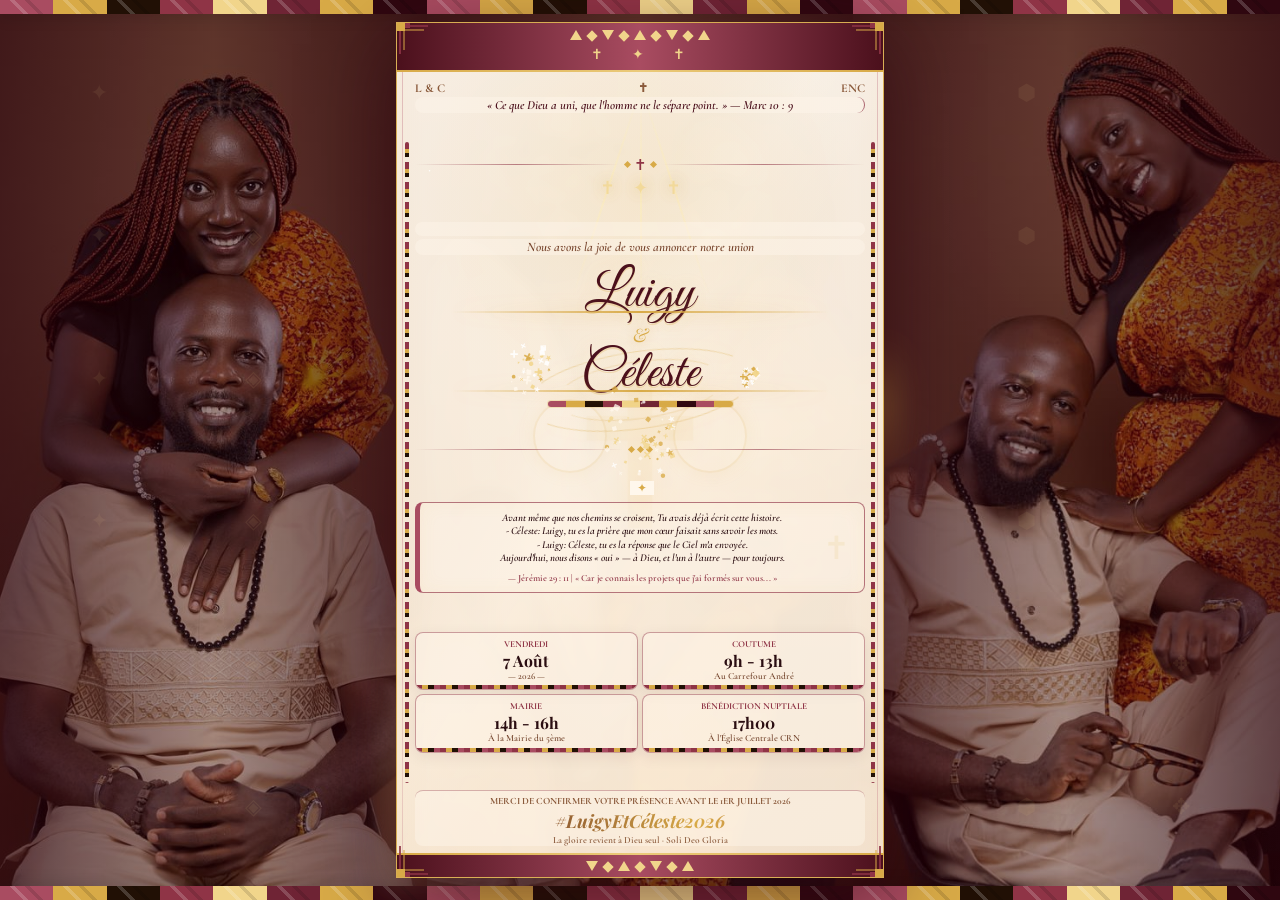
==== commit 131f5237: "Correction affichage mobile invitation" ====
--- a/index.html
+++ b/index.html
@@ -42,7 +42,8 @@
         <div class="holy-rays"><span></span><span></span><span></span></div>
         <div class="gold-orbit orbit-one"></div>
         <div class="gold-orbit orbit-two"></div>
-        <div class="dove-flight">🕊</div>
+        <div class="dove-flight dove-one">🕊</div>
+        <div class="dove-flight dove-two">🕊</div>
         <div class="covenant-ring ring-left"></div>
         <div class="covenant-ring ring-right"></div>
         <div class="scripture-ribbon">Amour · Foi · Alliance</div>
--- a/css/style.css
+++ b/css/style.css
@@ -92,27 +92,126 @@
 .scripture-glow{position:fixed;left:var(--x);top:var(--y);z-index:80;pointer-events:none;white-space:nowrap;color:rgba(241,213,139,.9);font-style:italic;font-weight:700;font-size:clamp(11px,1.7vh,15px);text-shadow:0 0 14px rgba(216,170,71,.85),0 1px 0 rgba(47,7,16,.5);opacity:0;transform:translate(-50%,20px) scale(.96);animation:scriptureFloat 4.2s ease forwards}@keyframes scriptureFloat{0%{opacity:0;filter:blur(5px);transform:translate(-50%,20px) scale(.92)}20%,72%{opacity:.85;filter:blur(0);transform:translate(-50%,0) scale(1)}100%{opacity:0;filter:blur(4px);transform:translate(-50%,-28px) scale(.98)}}
 .click-blessing{position:fixed;width:18px;height:18px;border-radius:50%;z-index:101;pointer-events:none;transform:translate(-50%,-50%);border:1px solid rgba(216,170,71,.95);box-shadow:0 0 0 0 rgba(216,170,71,.65),0 0 18px rgba(255,238,180,.8);animation:clickBlessing 1.2s ease-out forwards}.click-blessing::after{content:'✝';position:absolute;inset:-8px;display:flex;align-items:center;justify-content:center;color:var(--gold);font-size:16px}@keyframes clickBlessing{to{width:120px;height:120px;opacity:0;box-shadow:0 0 0 24px rgba(216,170,71,0),0 0 38px rgba(255,238,180,0)}}
 
-@media (max-width:520px){.invite-outer::before{background:linear-gradient(180deg,rgba(255,247,236,.58),rgba(255,239,217,.66)),radial-gradient(circle at 50% 20%,rgba(216,170,71,.16),transparent 34%)}@keyframes cardSlideshow{0%{opacity:0;transform:scale(1.08)}5%{opacity:.68}18%{opacity:.68;transform:scale(1.14)}23%{opacity:0;transform:scale(1.16)}100%{opacity:0}}.verse,.intro,.intro-sub,.love-box,.det-box,.rsvp{background:rgba(255,247,236,.48);border-radius:8px}.type-text{white-space:normal;border-right:none;width:auto;animation:textReveal 1.4s ease 1.6s both}.holy-rays{top:54px;width:150px;height:185px}.cross-glow{font-size:clamp(110px,38vw,160px)}.dove-flight{font-size:18px}@keyframes doveFlight{0%{opacity:0;transform:translate(-20px,22px) scale(.7) rotate(-8deg)}12%{opacity:.8}50%{opacity:.86;transform:translate(190px,-42px) scale(.95) rotate(6deg)}100%{opacity:0;transform:translate(420px,-8px) scale(.65) rotate(5deg)}}.covenant-ring{width:48px;height:48px}.ring-left{left:21%}.ring-right{right:21%}.scripture-ribbon{top:19%;font-size:8px}.main-announcement{margin-top:.65rem}.names{margin-top:.75rem}.intro-sub{margin-bottom:.45rem}.name{font-size:clamp(30px,5.3svh,42px);line-height:.92}.halo-crown{top:17%;gap:12px}.scripture-glow{font-size:10px}}
 @media (max-width:380px), (max-height:720px){.invite-card{width:calc(100vw - .45rem);height:calc(100svh - 12px)}@supports(height:100dvh){.invite-card{height:calc(100dvh - 12px)}}.invite-wrap{padding:3px}.invite-outer{margin:2px;outline-offset:-5px}.african-header{padding:4px 10px 3px}.african-footer{padding:3px 0}.geo-row{gap:4px;margin-bottom:2px}.cross-line{font-size:12px;letter-spacing:3px}.inv-body{padding:.18rem .68rem .16rem}.inv-body::before,.inv-body::after{width:3px}.inv-body::before{left:5px}.inv-body::after{right:5px}.verse{font-size:10.2px;line-height:1.18}.intro{font-size:9.2px}.intro-sub{font-size:10.2px}.name{font-size:clamp(32px,5.8svh,45px);line-height:.84}.et{font-size:16px;margin:0}.divider{margin:.04rem 0}.accent-strip{width:145px}.accent-block{height:4px}.love-box{padding:.14rem .42rem;margin:.04rem 0}.love-text{font-size:9px;line-height:1.17}.love-ref{font-size:8.2px}.details{gap:3px}.det-box{padding:.13rem .14rem .3rem}.det-label{font-size:7.8px}.det-val{font-size:11.3px}.det-sub{font-size:7.8px}.rsvp{padding-top:.08rem}.rsvp-txt{font-size:7.8px}.hashtag{font-size:13px}.soli{font-size:7.8px}}
 @media (min-width:700px){.invite-wrap{padding:14px}.invite-card{width:min(500px,calc(100vw - 1.5rem));height:calc(100dvh - 32px)}.invite-outer{margin:6px}.inv-body{padding:clamp(.35rem,1.1vh,.55rem) 1.12rem clamp(.25rem,1vh,.45rem)}.invite-outer::before{background:linear-gradient(180deg,rgba(255,247,236,.50),rgba(255,239,217,.58)),radial-gradient(circle at 50% 20%,rgba(216,170,71,.12),transparent 34%)}.verse,.intro,.intro-sub,.love-box,.det-box,.rsvp{background:rgba(255,247,236,.46);border-radius:8px}}
 @media (prefers-reduced-motion:reduce){*,*::before,*::after{animation:none!important;transition:none!important}.photo-strip{animation:none!important}}
 
-@media (max-width:520px){
+/* CORRECTIONS MOBILE + COLOMBES + CENTRAGE VERSET */
+@media (max-width:520px), (pointer:coarse) {
+
+  .verse{
+    display:block !important;
+    width:100% !important;
+    text-align:center !important;
+    margin:0 auto !important;
+    padding:0 6px !important;
+    white-space:normal !important;
+    line-height:1.25 !important;
+  }
+
+  .type-text{
+    display:block !important;
+    width:100% !important;
+    max-width:100% !important;
+    white-space:normal !important;
+    border-right:none !important;
+    animation:textReveal 1.2s ease 1s both !important;
+  }
+
+  .card-photo-bg{
+    display:block !important;
+    position:absolute !important;
+    inset:0 !important;
+    z-index:0 !important;
+    overflow:hidden !important;
+  }
+
+  .card-photo-bg img{
+    display:block !important;
+    position:absolute !important;
+    inset:0 !important;
+    width:100% !important;
+    height:100% !important;
+    object-fit:cover !important;
+    object-position:center !important;
+    opacity:0;
+    filter:none !important;
+    animation:cardSlideshow 36s infinite !important;
+  }
+
+  .card-photo-bg img:nth-child(1){animation-delay:0s !important}
+  .card-photo-bg img:nth-child(2){animation-delay:6s !important}
+  .card-photo-bg img:nth-child(3){animation-delay:12s !important}
+  .card-photo-bg img:nth-child(4){animation-delay:18s !important}
+  .card-photo-bg img:nth-child(5){animation-delay:24s !important}
+  .card-photo-bg img:nth-child(6){animation-delay:30s !important}
+
+  .invite-outer::before{
+    z-index:2 !important;
+    background:
+      linear-gradient(180deg,rgba(255,247,236,.70),rgba(255,239,217,.76)),
+      radial-gradient(circle at 50% 20%,rgba(216,170,71,.14),transparent 34%) !important;
+  }
+
+  .invite-outer::after{
+    display:none !important;
+  }
+
+  .inv-body,
+  .african-header,
+  .african-footer{
+    position:relative !important;
+    z-index:4 !important;
+  }
+
+  .dove-flight{
+    display:block !important;
+    position:absolute !important;
+    z-index:7 !important;
+    font-size:18px !important;
+    opacity:0;
+    pointer-events:none;
+    filter:drop-shadow(0 0 8px rgba(255,238,180,.75));
+  }
+
+  .dove-one{
+    left:-30px;
+    top:36%;
+    animation:doveMobileOne 13s ease-in-out infinite 2s !important;
+  }
+
+  .dove-two{
+    right:-30px;
+    top:47%;
+    animation:doveMobileTwo 15s ease-in-out infinite 4s !important;
+  }
+
+  @keyframes doveMobileOne{
+    0%{opacity:0;transform:translate(-20px,20px) scale(.75) rotate(-8deg)}
+    15%{opacity:.85}
+    55%{opacity:.9;transform:translate(210px,-38px) scale(.95) rotate(6deg)}
+    100%{opacity:0;transform:translate(430px,-8px) scale(.7) rotate(4deg)}
+  }
+
+  @keyframes doveMobileTwo{
+    0%{opacity:0;transform:translate(20px,20px) scale(.75) rotate(8deg)}
+    15%{opacity:.75}
+    55%{opacity:.85;transform:translate(-210px,-32px) scale(.95) rotate(-6deg)}
+    100%{opacity:0;transform:translate(-430px,-6px) scale(.7) rotate(-4deg)}
+  }
+
+  #sparkle-canvas{
+    opacity:.38 !important;
+  }
+
   .pulse-ring,
   .gold-orbit,
   .covenant-ring,
   .holy-rays,
   .scripture-glow,
-  .float-symbol{
-    display:none!important;
-  }
-
+  .float-symbol,
   .invite-card::before,
   .invite-card::after{
-    display:none!important;
-  }
-
-  .card-photo-bg img{
-    animation-duration:45s;
+    display:none !important;
   }
 }
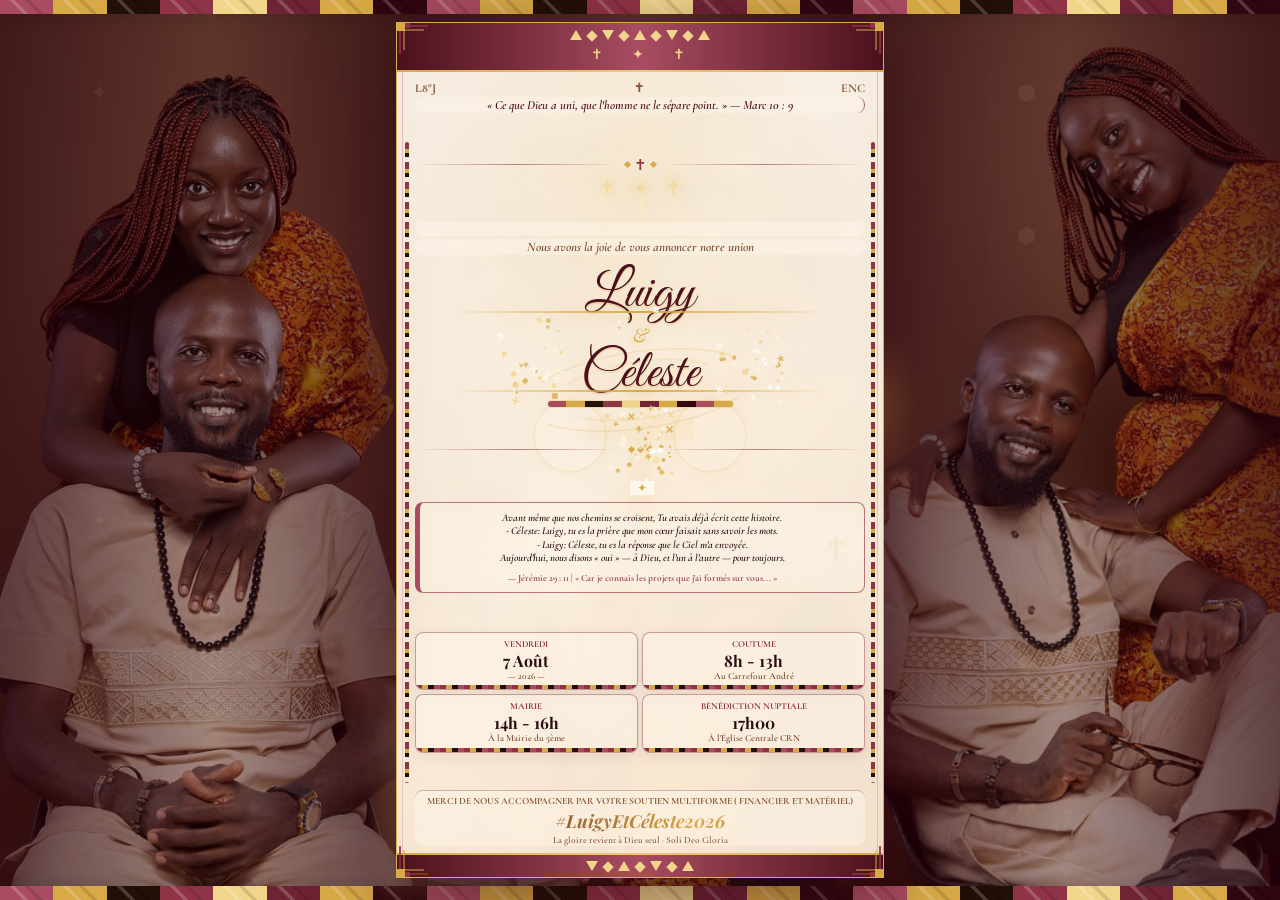
==== commit c8789c70: "Modification final du fichier index.html" ====
--- a/index.html
+++ b/index.html
@@ -81,7 +81,7 @@
         <div class="inv-body">
           <div>
             <div class="enc-row text-reveal">
-              <span>L & C</span>
+              <span>L8"J</span>
               <span>✝</span>
               <span>ENC</span>
             </div>
@@ -140,7 +140,7 @@
 
             <div class="det-box">
               <span class="det-label text-reveal">Coutume</span>
-              <span class="det-val count-pop">9h - 13h</span>
+              <span class="det-val count-pop">8h - 13h</span>
               <span class="det-sub text-reveal">Au Carrefour André</span>
             </div>
 
@@ -158,7 +158,7 @@
           </div>
 
           <footer class="rsvp">
-            <p class="rsvp-txt text-reveal">Merci de confirmer votre présence avant le 1er Juillet 2026</p>
+            <p class="rsvp-txt text-reveal">Merci de nous accompagner par votre soutien multiforme ( financier et matériel)</p>
             <span class="hashtag text-shimmer">#LuigyEtCéleste2026</span>
             <p class="soli text-reveal">La gloire revient à Dieu seul · Soli Deo Gloria</p>
           </footer>
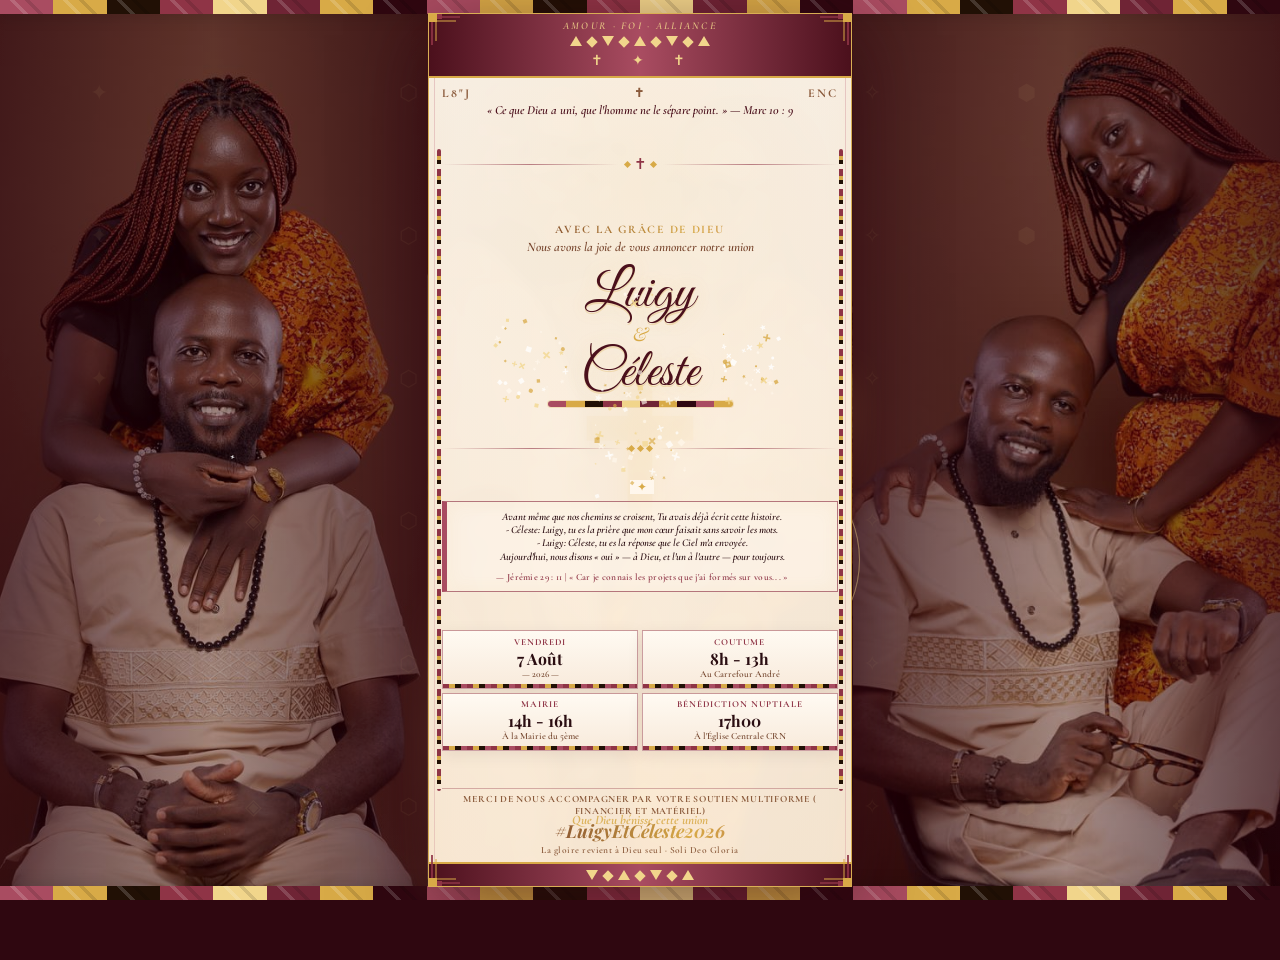
==== commit e9115904: "fix: header marron bien en haut - retire scripture-ribbon/halo-crown du flux, intègre subtitle dans " ====
--- a/index.html
+++ b/index.html
@@ -1,186 +1,362 @@
-<!DOCTYPE html>
+<!doctype html>
 <html lang="fr">
-<head>
-  <meta charset="UTF-8" />
-  <meta name="viewport" content="width=device-width, initial-scale=1.0" />
-  <title>Invitation de Mariage - Luigy & Céleste</title>
-  <link rel="stylesheet" href="css/style.css" />
-</head>
-<body>
-  <canvas id="sparkle-canvas"></canvas>
-
-  <div id="rideau-gauche"></div>
-  <div id="rideau-droite"></div>
-  <div id="flash-dore"></div>
-
-  <div class="invite-wrap">
-    <div class="photo-strip" id="photoStrip">
-      <div class="photo-placeholder"><img src="Asset/WhatsApp Image 2026-04-04 at 22.46.19.jpeg" alt="Photo des futurs mariés"><div class="photo-overlay"></div></div>
-      <div class="photo-placeholder"><img src="Asset/WhatsApp Image 2026-04-04 at 22.46.25.jpeg" alt="Photo des futurs mariés"><div class="photo-overlay"></div></div>
-      <div class="photo-placeholder"><img src="Asset/WhatsApp Image 2026-04-04 at 22.46.26.jpeg" alt="Photo des futurs mariés"><div class="photo-overlay"></div></div>
-      <div class="photo-placeholder"><img src="Asset/WhatsApp Image 2026-04-04 at 22.46.31.jpeg" alt="Photo des futurs mariés"><div class="photo-overlay"></div></div>
-      <div class="photo-placeholder"><img src="Asset/WhatsApp Image 2026-04-04 at 22.46.29.jpeg" alt="Photo des futurs mariés"><div class="photo-overlay"></div></div>
-      <div class="photo-placeholder"><img src="Asset/WhatsApp Image 2026-04-04 at 22.46.32.jpeg" alt="Photo des futurs mariés"><div class="photo-overlay"></div></div>
-      <div class="photo-placeholder"><img src="Asset/WhatsApp Image 2026-04-04 at 22.46.31 (1).jpeg" alt="Photo des futurs mariés"><div class="photo-overlay"></div></div>
-      <div class="photo-placeholder"><img src="Asset/WhatsApp Image 2026-04-04 at 22.46.31 (2).jpeg" alt="Photo des futurs mariés"><div class="photo-overlay"></div></div>
-      <div class="photo-placeholder"><img src="Asset/WhatsApp Image 2026-04-04 at 22.46.32 (1).jpeg" alt="Photo des futurs mariés"><div class="photo-overlay"></div></div>
-    </div>
-
-    <div class="kente-band top" id="kenteTop"></div>
-    <div class="adinkra-bg" id="adinkra-bg"></div>
-
-    <div class="pulse-ring"></div>
-    <div class="pulse-ring" style="animation-delay:1.15s"></div>
-    <div class="pulse-ring" style="animation-delay:2.3s"></div>
-
-    <main class="invite-card">
-      <section class="invite-outer">
-        <div class="divine-light"></div>
-        <div class="cross-glow">✝</div>
-        <div class="blessing-text">Que Dieu bénisse cette union</div>
-
-        <div class="holy-rays"><span></span><span></span><span></span></div>
-        <div class="gold-orbit orbit-one"></div>
-        <div class="gold-orbit orbit-two"></div>
-        <div class="dove-flight dove-one">🕊</div>
-        <div class="dove-flight dove-two">🕊</div>
-        <div class="covenant-ring ring-left"></div>
-        <div class="covenant-ring ring-right"></div>
-        <div class="scripture-ribbon">Amour · Foi · Alliance</div>
-        <div class="halo-crown"><span>✝</span><span>✦</span><span>✝</span></div>
-
-        <div class="card-photo-bg">
-          <img src="Asset/WhatsApp Image 2026-04-04 at 22.46.19.jpeg" alt="">
-          <img src="Asset/WhatsApp Image 2026-04-04 at 22.46.25.jpeg" alt="">
-          <img src="Asset/WhatsApp Image 2026-04-04 at 22.46.26.jpeg" alt="">
-          <img src="Asset/WhatsApp Image 2026-04-04 at 22.46.31.jpeg" alt="">
-          <img src="Asset/WhatsApp Image 2026-04-04 at 22.46.29.jpeg" alt="">
-          <img src="Asset/WhatsApp Image 2026-04-04 at 22.46.32.jpeg" alt="">
+    <head>
+        <meta charset="UTF-8" />
+        <meta name="viewport" content="width=device-width, initial-scale=1.0" />
+        <title>Invitation de Mariage - Luigy & Céleste</title>
+        <link rel="stylesheet" href="css/style.css" />
+    </head>
+    <body>
+        <canvas id="sparkle-canvas"></canvas>
+
+        <div id="rideau-gauche"></div>
+        <div id="rideau-droite"></div>
+        <div id="flash-dore"></div>
+
+        <div class="invite-wrap">
+            <div class="photo-strip" id="photoStrip">
+                <div class="photo-placeholder">
+                    <img
+                        src="Asset/WhatsApp Image 2026-04-04 at 22.46.19.jpeg"
+                        alt="Photo des futurs mariés"
+                    />
+                    <div class="photo-overlay"></div>
+                </div>
+                <div class="photo-placeholder">
+                    <img
+                        src="Asset/WhatsApp Image 2026-04-04 at 22.46.25.jpeg"
+                        alt="Photo des futurs mariés"
+                    />
+                    <div class="photo-overlay"></div>
+                </div>
+                <div class="photo-placeholder">
+                    <img
+                        src="Asset/WhatsApp Image 2026-04-04 at 22.46.26.jpeg"
+                        alt="Photo des futurs mariés"
+                    />
+                    <div class="photo-overlay"></div>
+                </div>
+                <div class="photo-placeholder">
+                    <img
+                        src="Asset/WhatsApp Image 2026-04-04 at 22.46.31.jpeg"
+                        alt="Photo des futurs mariés"
+                    />
+                    <div class="photo-overlay"></div>
+                </div>
+                <div class="photo-placeholder">
+                    <img
+                        src="Asset/WhatsApp Image 2026-04-04 at 22.46.29.jpeg"
+                        alt="Photo des futurs mariés"
+                    />
+                    <div class="photo-overlay"></div>
+                </div>
+                <div class="photo-placeholder">
+                    <img
+                        src="Asset/WhatsApp Image 2026-04-04 at 22.46.32.jpeg"
+                        alt="Photo des futurs mariés"
+                    />
+                    <div class="photo-overlay"></div>
+                </div>
+                <div class="photo-placeholder">
+                    <img
+                        src="Asset/WhatsApp Image 2026-04-04 at 22.46.31 (1).jpeg"
+                        alt="Photo des futurs mariés"
+                    />
+                    <div class="photo-overlay"></div>
+                </div>
+                <div class="photo-placeholder">
+                    <img
+                        src="Asset/WhatsApp Image 2026-04-04 at 22.46.31 (2).jpeg"
+                        alt="Photo des futurs mariés"
+                    />
+                    <div class="photo-overlay"></div>
+                </div>
+                <div class="photo-placeholder">
+                    <img
+                        src="Asset/WhatsApp Image 2026-04-04 at 22.46.32 (1).jpeg"
+                        alt="Photo des futurs mariés"
+                    />
+                    <div class="photo-overlay"></div>
+                </div>
+            </div>
+
+            <div class="kente-band top" id="kenteTop"></div>
+            <div class="adinkra-bg" id="adinkra-bg"></div>
+
+            <div class="pulse-ring"></div>
+            <div class="pulse-ring" style="animation-delay: 1.15s"></div>
+            <div class="pulse-ring" style="animation-delay: 2.3s"></div>
+
+            <main class="invite-card">
+                <section class="invite-outer">
+                    <div class="divine-light"></div>
+                    <div class="cross-glow">✝</div>
+                    <div class="blessing-text">
+                        Que Dieu bénisse cette union
+                    </div>
+
+                    <div class="holy-rays">
+                        <span></span><span></span><span></span>
+                    </div>
+                    <div class="gold-orbit orbit-one"></div>
+                    <div class="gold-orbit orbit-two"></div>
+                    <div class="dove-flight dove-one">🕊</div>
+                    <div class="dove-flight dove-two">🕊</div>
+                    <div class="covenant-ring ring-left"></div>
+                    <div class="covenant-ring ring-right"></div>
+
+                    <div class="card-photo-bg">
+                        <img
+                            src="Asset/WhatsApp Image 2026-04-04 at 22.46.19.jpeg"
+                            alt=""
+                        />
+                        <img
+                            src="Asset/WhatsApp Image 2026-04-04 at 22.46.25.jpeg"
+                            alt=""
+                        />
+                        <img
+                            src="Asset/WhatsApp Image 2026-04-04 at 22.46.26.jpeg"
+                            alt=""
+                        />
+                        <img
+                            src="Asset/WhatsApp Image 2026-04-04 at 22.46.31.jpeg"
+                            alt=""
+                        />
+                        <img
+                            src="Asset/WhatsApp Image 2026-04-04 at 22.46.29.jpeg"
+                            alt=""
+                        />
+                        <img
+                            src="Asset/WhatsApp Image 2026-04-04 at 22.46.32.jpeg"
+                            alt=""
+                        />
+                    </div>
+
+                    <svg class="corn corn-tl" viewBox="0 0 34 34" fill="none">
+                        <path
+                            d="M3 31V3h28"
+                            stroke="#8f3446"
+                            stroke-width="1.7"
+                        />
+                        <path
+                            d="M7 27V7h20"
+                            stroke="#d8aa47"
+                            stroke-width="1"
+                        />
+                        <rect x="0" y="0" width="8" height="8" fill="#d8aa47" />
+                        <rect x="8" y="0" width="5" height="5" fill="#8f3446" />
+                    </svg>
+                    <svg class="corn corn-tr" viewBox="0 0 34 34" fill="none">
+                        <path
+                            d="M3 31V3h28"
+                            stroke="#8f3446"
+                            stroke-width="1.7"
+                        />
+                        <path
+                            d="M7 27V7h20"
+                            stroke="#d8aa47"
+                            stroke-width="1"
+                        />
+                        <rect x="0" y="0" width="8" height="8" fill="#d8aa47" />
+                        <rect x="8" y="0" width="5" height="5" fill="#8f3446" />
+                    </svg>
+                    <svg class="corn corn-bl" viewBox="0 0 34 34" fill="none">
+                        <path
+                            d="M3 31V3h28"
+                            stroke="#8f3446"
+                            stroke-width="1.7"
+                        />
+                        <path
+                            d="M7 27V7h20"
+                            stroke="#d8aa47"
+                            stroke-width="1"
+                        />
+                        <rect x="0" y="0" width="8" height="8" fill="#d8aa47" />
+                        <rect x="8" y="0" width="5" height="5" fill="#8f3446" />
+                    </svg>
+                    <svg class="corn corn-br" viewBox="0 0 34 34" fill="none">
+                        <path
+                            d="M3 31V3h28"
+                            stroke="#8f3446"
+                            stroke-width="1.7"
+                        />
+                        <path
+                            d="M7 27V7h20"
+                            stroke="#d8aa47"
+                            stroke-width="1"
+                        />
+                        <rect x="0" y="0" width="8" height="8" fill="#d8aa47" />
+                        <rect x="8" y="0" width="5" height="5" fill="#8f3446" />
+                    </svg>
+
+                    <header class="african-header">
+                        <p class="header-subtitle">
+                            Amour &middot; Foi &middot; Alliance
+                        </p>
+                        <div class="geo-row">
+                            <div class="geo-tri"></div>
+                            <div class="geo-dia"></div>
+                            <div class="geo-tri down"></div>
+                            <div class="geo-dia"></div>
+                            <div class="geo-tri"></div>
+                            <div class="geo-dia"></div>
+                            <div class="geo-tri down"></div>
+                            <div class="geo-dia"></div>
+                            <div class="geo-tri"></div>
+                        </div>
+                        <span class="cross-line">✝ &nbsp; ✦ &nbsp; ✝</span>
+                    </header>
+
+                    <div class="inv-body">
+                        <div>
+                            <div class="enc-row text-reveal">
+                                <span>L8"J</span>
+                                <span>✝</span>
+                                <span>ENC</span>
+                            </div>
+                            <p class="verse type-text">
+                                « Ce que Dieu a uni, que l'homme ne le sépare
+                                point. » — Marc 10 : 9
+                            </p>
+                        </div>
+
+                        <div class="divider">
+                            <div class="div-line"></div>
+                            <div class="div-motif">
+                                <div class="div-dot"></div>
+                                <span class="div-cross">✝</span>
+                                <div class="div-dot"></div>
+                            </div>
+                            <div class="div-line"></div>
+                        </div>
+
+                        <div class="main-announcement">
+                            <p class="intro text-shimmer">
+                                Avec la grâce de Dieu
+                            </p>
+                            <p class="intro-sub text-reveal">
+                                Nous avons la joie de vous annoncer notre union
+                            </p>
+
+                            <div class="names">
+                                <span class="name calligraphy-name">Luigy</span>
+                                <span class="et text-reveal">&amp;</span>
+                                <span class="name calligraphy-name"
+                                    >Céleste</span
+                                >
+                            </div>
+
+                            <div class="accent-strip" id="accentStrip"></div>
+                        </div>
+
+                        <div class="divider">
+                            <div class="div-line"></div>
+                            <div class="div-motif">
+                                <div class="div-dot"></div>
+                                <div class="div-dot"></div>
+                                <div class="div-dot"></div>
+                            </div>
+                            <div class="div-line"></div>
+                        </div>
+
+                        <div class="love-box">
+                            <p class="love-text line-reveal">
+                                <span
+                                    >Avant même que nos chemins se croisent, Tu
+                                    avais déjà écrit cette histoire.</span
+                                >
+                                <span
+                                    >- Céleste: Luigy, tu es la prière que mon
+                                    cœur faisait sans savoir les mots.</span
+                                >
+                                <span
+                                    >- Luigy: Céleste, tu es la réponse que le
+                                    Ciel m'a envoyée.</span
+                                >
+                                <span
+                                    >Aujourd'hui, nous disons « oui » — à Dieu,
+                                    et l'un à l'autre — pour toujours.</span
+                                >
+                            </p>
+                            <span class="love-ref text-reveal"
+                                >— Jérémie 29 : 11 | « Car je connais les
+                                projets que j'ai formés sur vous... »</span
+                            >
+                        </div>
+
+                        <div class="details">
+                            <div class="det-box">
+                                <span class="det-label text-reveal"
+                                    >Vendredi</span
+                                >
+                                <span class="det-val count-pop">7 Août</span>
+                                <span class="det-sub text-reveal"
+                                    >— 2026 —</span
+                                >
+                            </div>
+
+                            <div class="det-box">
+                                <span class="det-label text-reveal"
+                                    >Coutume</span
+                                >
+                                <span class="det-val count-pop">8h - 13h</span>
+                                <span class="det-sub text-reveal"
+                                    >Au Carrefour André</span
+                                >
+                            </div>
+
+                            <div class="det-box">
+                                <span class="det-label text-reveal"
+                                    >Mairie</span
+                                >
+                                <span class="det-val count-pop">14h - 16h</span>
+                                <span class="det-sub text-reveal"
+                                    >À la Mairie du 5ème</span
+                                >
+                            </div>
+
+                            <div class="det-box">
+                                <span class="det-label text-reveal"
+                                    >Bénédiction nuptiale</span
+                                >
+                                <span class="det-val count-pop">17h00</span>
+                                <span class="det-sub text-reveal"
+                                    >À l'Église Centrale CRN</span
+                                >
+                            </div>
+                        </div>
+
+                        <footer class="rsvp">
+                            <p class="rsvp-txt text-reveal">
+                                Merci de nous accompagner par votre soutien
+                                multiforme ( financier et matériel)
+                            </p>
+                            <span class="hashtag text-shimmer"
+                                >#LuigyEtCéleste2026</span
+                            >
+                            <p class="soli text-reveal">
+                                La gloire revient à Dieu seul · Soli Deo Gloria
+                            </p>
+                        </footer>
+                    </div>
+
+                    <footer class="african-footer">
+                        <div class="geo-row" style="margin-bottom: 0">
+                            <div class="geo-tri down"></div>
+                            <div class="geo-dia"></div>
+                            <div class="geo-tri"></div>
+                            <div class="geo-dia"></div>
+                            <div class="geo-tri down"></div>
+                            <div class="geo-dia"></div>
+                            <div class="geo-tri"></div>
+                        </div>
+                    </footer>
+                </section>
+            </main>
+
+            <div class="kente-band bottom" id="kenteBottom"></div>
         </div>
 
-        <svg class="corn corn-tl" viewBox="0 0 34 34" fill="none"><path d="M3 31V3h28" stroke="#8f3446" stroke-width="1.7"/><path d="M7 27V7h20" stroke="#d8aa47" stroke-width="1"/><rect x="0" y="0" width="8" height="8" fill="#d8aa47"/><rect x="8" y="0" width="5" height="5" fill="#8f3446"/></svg>
-        <svg class="corn corn-tr" viewBox="0 0 34 34" fill="none"><path d="M3 31V3h28" stroke="#8f3446" stroke-width="1.7"/><path d="M7 27V7h20" stroke="#d8aa47" stroke-width="1"/><rect x="0" y="0" width="8" height="8" fill="#d8aa47"/><rect x="8" y="0" width="5" height="5" fill="#8f3446"/></svg>
-        <svg class="corn corn-bl" viewBox="0 0 34 34" fill="none"><path d="M3 31V3h28" stroke="#8f3446" stroke-width="1.7"/><path d="M7 27V7h20" stroke="#d8aa47" stroke-width="1"/><rect x="0" y="0" width="8" height="8" fill="#d8aa47"/><rect x="8" y="0" width="5" height="5" fill="#8f3446"/></svg>
-        <svg class="corn corn-br" viewBox="0 0 34 34" fill="none"><path d="M3 31V3h28" stroke="#8f3446" stroke-width="1.7"/><path d="M7 27V7h20" stroke="#d8aa47" stroke-width="1"/><rect x="0" y="0" width="8" height="8" fill="#d8aa47"/><rect x="8" y="0" width="5" height="5" fill="#8f3446"/></svg>
-
-        <header class="african-header">
-          <div class="geo-row">
-            <div class="geo-tri"></div>
-            <div class="geo-dia"></div>
-            <div class="geo-tri down"></div>
-            <div class="geo-dia"></div>
-            <div class="geo-tri"></div>
-            <div class="geo-dia"></div>
-            <div class="geo-tri down"></div>
-            <div class="geo-dia"></div>
-            <div class="geo-tri"></div>
-          </div>
-          <span class="cross-line">✝ &nbsp; ✦ &nbsp; ✝</span>
-        </header>
-
-        <div class="inv-body">
-          <div>
-            <div class="enc-row text-reveal">
-              <span>L8"J</span>
-              <span>✝</span>
-              <span>ENC</span>
-            </div>
-            <p class="verse type-text">« Ce que Dieu a uni, que l'homme ne le sépare point. » — Marc 10 : 9</p>
-          </div>
-
-          <div class="divider">
-            <div class="div-line"></div>
-            <div class="div-motif">
-              <div class="div-dot"></div>
-              <span class="div-cross">✝</span>
-              <div class="div-dot"></div>
-            </div>
-            <div class="div-line"></div>
-          </div>
-
-          <div class="main-announcement">
-            <p class="intro text-shimmer">Avec la grâce de Dieu</p>
-            <p class="intro-sub text-reveal">Nous avons la joie de vous annoncer notre union</p>
-
-            <div class="names">
-              <span class="name calligraphy-name">Luigy</span>
-              <span class="et text-reveal">&amp;</span>
-              <span class="name calligraphy-name">Céleste</span>
-            </div>
-
-            <div class="accent-strip" id="accentStrip"></div>
-          </div>
-
-          <div class="divider">
-            <div class="div-line"></div>
-            <div class="div-motif">
-              <div class="div-dot"></div>
-              <div class="div-dot"></div>
-              <div class="div-dot"></div>
-            </div>
-            <div class="div-line"></div>
-          </div>
-
-          <div class="love-box">
-            <p class="love-text line-reveal">
-              <span>Avant même que nos chemins se croisent, Tu avais déjà écrit cette histoire.</span>
-              <span>- Céleste: Luigy, tu es la prière que mon cœur faisait sans savoir les mots.</span>
-              <span>- Luigy: Céleste, tu es la réponse que le Ciel m'a envoyée.</span>
-              <span>Aujourd'hui, nous disons « oui » — à Dieu, et l'un à l'autre — pour toujours.</span>
-            </p>
-            <span class="love-ref text-reveal">— Jérémie 29 : 11 | « Car je connais les projets que j'ai formés sur vous... »</span>
-          </div>
-
-          <div class="details">
-            <div class="det-box">
-              <span class="det-label text-reveal">Vendredi</span>
-              <span class="det-val count-pop">7 Août</span>
-              <span class="det-sub text-reveal">— 2026 —</span>
-            </div>
-
-            <div class="det-box">
-              <span class="det-label text-reveal">Coutume</span>
-              <span class="det-val count-pop">8h - 13h</span>
-              <span class="det-sub text-reveal">Au Carrefour André</span>
-            </div>
-
-            <div class="det-box">
-              <span class="det-label text-reveal">Mairie</span>
-              <span class="det-val count-pop">14h - 16h</span>
-              <span class="det-sub text-reveal">À la Mairie du 5ème</span>
-            </div>
-
-            <div class="det-box">
-              <span class="det-label text-reveal">Bénédiction nuptiale</span>
-              <span class="det-val count-pop">17h00</span>
-              <span class="det-sub text-reveal">À l'Église Centrale CRN</span>
-            </div>
-          </div>
-
-          <footer class="rsvp">
-            <p class="rsvp-txt text-reveal">Merci de nous accompagner par votre soutien multiforme ( financier et matériel)</p>
-            <span class="hashtag text-shimmer">#LuigyEtCéleste2026</span>
-            <p class="soli text-reveal">La gloire revient à Dieu seul · Soli Deo Gloria</p>
-          </footer>
-        </div>
-
-        <footer class="african-footer">
-          <div class="geo-row" style="margin-bottom:0">
-            <div class="geo-tri down"></div>
-            <div class="geo-dia"></div>
-            <div class="geo-tri"></div>
-            <div class="geo-dia"></div>
-            <div class="geo-tri down"></div>
-            <div class="geo-dia"></div>
-            <div class="geo-tri"></div>
-          </div>
-        </footer>
-      </section>
-    </main>
-
-    <div class="kente-band bottom" id="kenteBottom"></div>
-  </div>
-
-  <script src="js/main.js"></script>
-</body>
-</html>+        <script src="js/main.js"></script>
+    </body>
+</html>
--- a/css/style.css
+++ b/css/style.css
@@ -1,217 +1,1469 @@
-@import url('https://fonts.googleapis.com/css2?family=Playfair+Display:ital,wght@0,400;0,700;1,400;1,700&family=Cormorant+Garamond:ital,wght@0,300;0,400;0,600;1,300;1,400&family=Great+Vibes&display=swap');
-
-:root{
-  --maroon:#8f3446;
-  --maroon-light:#a94c61;
-  --maroon-deep:#4b101c;
-  --maroon-dark:#2f0710;
-  --gold:#d8aa47;
-  --gold-soft:#f1d58b;
-  --cream:#fff7ec;
-  --ink:#2a0d11;
-  --brown:#8a5a3b;
-  --shadow:rgba(47,7,16,.55);
-}
-
-*,*::before,*::after{box-sizing:border-box}
-html,body{height:100%;margin:0;overflow:hidden;background:var(--maroon-dark);font-family:'Cormorant Garamond',Georgia,serif;color:var(--ink);-webkit-font-smoothing:antialiased}
-@supports(height:100dvh){html,body{height:100dvh}}
-body::before{content:"";position:fixed;inset:0;background:radial-gradient(circle at 20% 12%, rgba(216,170,71,.25), transparent 24%),radial-gradient(circle at 80% 20%, rgba(169,76,97,.35), transparent 28%),linear-gradient(135deg, var(--maroon-dark), var(--maroon-deep) 45%, #6f2435 100%);z-index:-4}
-body::after{content:"";position:fixed;inset:0;background-image:linear-gradient(45deg, rgba(216,170,71,.055) 25%, transparent 25%),linear-gradient(-45deg, rgba(216,170,71,.055) 25%, transparent 25%),linear-gradient(45deg, transparent 75%, rgba(216,170,71,.055) 75%),linear-gradient(-45deg, transparent 75%, rgba(216,170,71,.055) 75%);background-size:42px 42px;background-position:0 0,0 21px,21px -21px,-21px 0;opacity:.8;z-index:-3}
-#sparkle-canvas{position:fixed;inset:0;pointer-events:none;z-index:100}
-
-#rideau-gauche,#rideau-droite{position:fixed;top:0;height:100%;width:50%;z-index:500;pointer-events:none;will-change:transform;background-color:var(--maroon);box-shadow:inset 0 0 60px rgba(0,0,0,.35);transition:transform 1.25s cubic-bezier(.22,.9,.18,1)}
-#rideau-gauche{left:0;background:linear-gradient(90deg,#380711 0%,var(--maroon-deep) 35%,var(--maroon-light) 100%)}
-#rideau-droite{right:0;background:linear-gradient(270deg,#380711 0%,var(--maroon-deep) 35%,var(--maroon-light) 100%)}
-#rideau-gauche::after,#rideau-droite::after{content:"";position:absolute;top:0;bottom:0;width:14px;background:repeating-linear-gradient(to bottom,var(--gold) 0 7px,#211005 7px 11px,var(--maroon-light) 11px 18px,var(--gold-soft) 18px 22px,transparent 22px 30px);box-shadow:0 0 18px rgba(216,170,71,.35)}
-#rideau-gauche::after{right:0}#rideau-droite::after{left:0}
-#rideau-gauche::before,#rideau-droite::before{content:'✦';position:absolute;top:50%;left:50%;transform:translate(-50%,-50%);font-size:clamp(52px,10vw,110px);color:rgba(241,213,139,.22)}
-#rideau-gauche.ouvert{transform:translateX(-100%)}#rideau-droite.ouvert{transform:translateX(100%)}
-#flash-dore{position:fixed;inset:0;z-index:499;pointer-events:none;background:radial-gradient(circle,rgba(255,238,180,.98),rgba(216,170,71,.55) 30%,transparent 68%);opacity:0;transition:.12s}
-#flash-dore.actif{opacity:1}#flash-dore.efface{opacity:0;transition:.38s}
-
-.float-symbol{position:fixed;z-index:55;pointer-events:none;color:var(--gold-soft);opacity:0;font-size:18px;left:var(--x);top:var(--y);animation:floatUp var(--dur) ease-in forwards;text-shadow:0 0 14px rgba(216,170,71,.65)}
-@keyframes floatUp{0%{opacity:0;transform:translateY(0) scale(.55) rotate(0)}20%{opacity:.9}80%{opacity:.55}100%{opacity:0;transform:translateY(-130px) scale(1.25) rotate(var(--rot))}}
-
-.invite-wrap{height:100vh;height:100dvh;display:flex;align-items:center;justify-content:center;position:relative;overflow:hidden;padding:6px}
-.photo-strip{position:absolute;inset:0;z-index:0;display:flex;width:300%;height:100%;animation:slide 34s linear infinite;filter:saturate(.92) contrast(1.04)}
-.photo-placeholder{flex:0 0 calc(100%/9);height:100%;overflow:hidden;position:relative}.photo-placeholder img{width:100%;height:100%;object-fit:cover;object-position:center;display:block;transform:scale(1.04)}
-.photo-overlay{position:absolute;inset:0;background:linear-gradient(90deg,rgba(47,7,16,.74),rgba(47,7,16,.42),rgba(47,7,16,.74))}
-@keyframes slide{0%{transform:translateX(0)}100%{transform:translateX(-66.666%)}}
-
-.kente-band{position:absolute;left:0;right:0;height:14px;display:flex;z-index:3;box-shadow:0 0 18px rgba(0,0,0,.18)}.kente-band.top{top:0}.kente-band.bottom{bottom:0}
-.kente-seg{flex:1;height:100%;position:relative;animation:kentePulse 2.8s ease-in-out infinite alternate}.kente-seg::after{content:"";position:absolute;inset:0;background:linear-gradient(45deg,transparent 35%,rgba(255,255,255,.18) 35% 42%,transparent 42% 58%,rgba(0,0,0,.12) 58% 65%,transparent 65%)}.kente-seg:nth-child(even){animation-delay:.45s}.kente-seg:nth-child(3n){animation-delay:.85s}
-@keyframes kentePulse{from{opacity:1}to{opacity:.72}}
-.kente-band::after{content:"";position:absolute;inset:0;pointer-events:none;background:linear-gradient(90deg,transparent,rgba(255,238,180,.65),transparent);transform:translateX(-100%);animation:kenteShine 4.2s ease-in-out infinite}@keyframes kenteShine{0%{transform:translateX(-100%);opacity:0}25%{opacity:.75}55%{transform:translateX(100%);opacity:0}100%{transform:translateX(100%);opacity:0}}
-
-.adinkra-bg{position:absolute;inset:22px;opacity:.075;display:grid;grid-template-columns:repeat(8,1fr);grid-template-rows:repeat(6,1fr);pointer-events:none;z-index:1}.adinkra-cell{display:flex;align-items:center;justify-content:center;font-size:22px;color:var(--gold-soft);animation:adinkraFloat 6.5s ease-in-out infinite;animation-delay:calc(var(--i)*.18s)}@keyframes adinkraFloat{0%,100%{transform:translateY(0) rotate(0deg)}50%{transform:translateY(-6px) rotate(4deg)}}
-.pulse-ring{position:absolute;top:50%;left:50%;width:220px;height:220px;border-radius:50%;border:1.4px solid rgba(241,213,139,.28);z-index:2;pointer-events:none;animation:pulseRing 3.5s ease-out infinite}@keyframes pulseRing{0%{transform:translate(-50%,-50%) scale(.7);opacity:.7}100%{transform:translate(-50%,-50%) scale(2.7);opacity:0}}
-
-.invite-card{width:min(430px,calc(100vw - .7rem));height:calc(100svh - 18px);max-height:880px;position:relative;z-index:4;display:flex;flex-direction:column;animation:cardIn 1s cubic-bezier(.22,.9,.25,1) forwards}@supports(height:100dvh){.invite-card{height:calc(100dvh - 18px)}}@keyframes cardIn{from{opacity:0;transform:translateY(20px) scale(.98)}to{opacity:1;transform:translateY(0) scale(1)}}
-.invite-card::before,.invite-card::after{content:"";position:absolute;inset:-8px;z-index:-1;border-radius:6px;pointer-events:none;background:conic-gradient(from var(--angle),transparent 0 18%,rgba(216,170,71,.72) 22%,transparent 28% 55%,rgba(241,213,139,.55) 60%,transparent 66% 100%);filter:blur(12px);opacity:.32;animation:borderAurora 7s linear infinite}.invite-card::after{animation-delay:-3.5s;opacity:.20;filter:blur(20px)}@property --angle{syntax:'<angle>';initial-value:0deg;inherits:false}@keyframes borderAurora{to{--angle:360deg}}
-.invite-outer{flex:1;margin:3px;position:relative;overflow:hidden;display:flex;flex-direction:column;background:linear-gradient(180deg,rgba(255,247,236,.91),rgba(255,239,217,.86));border:1px solid rgba(216,170,71,.9);outline:1px solid rgba(169,76,97,.65);outline-offset:-7px;box-shadow:0 22px 70px var(--shadow), inset 0 0 28px rgba(216,170,71,.14);backdrop-filter:blur(4px);-webkit-backdrop-filter:blur(4px)}
-.invite-outer::before{content:"";position:absolute;inset:0;pointer-events:none;z-index:2;background:linear-gradient(180deg,rgba(255,247,236,.55),rgba(255,239,217,.62)),radial-gradient(circle at 50% 20%,rgba(216,170,71,.18),transparent 34%)}
-.invite-outer::after{content:"";position:absolute;inset:0;pointer-events:none;z-index:1;background:radial-gradient(circle at 50% 20%,rgba(216,170,71,.18),transparent 30%),linear-gradient(120deg,transparent 0 35%,rgba(255,255,255,.22) 45%,transparent 55% 100%);animation:sheen 5.5s linear infinite}@keyframes sheen{0%{transform:translateX(-60%)}100%{transform:translateX(60%)}}
-.card-photo-bg{position:absolute;inset:0;z-index:0;overflow:hidden}.card-photo-bg img{position:absolute;inset:0;width:100%;height:100%;object-fit:cover;object-position:center;opacity:0;transform:scale(1.08);filter:blur(.35px) saturate(.95) contrast(1) brightness(.92);animation:cardSlideshow 30s infinite}.card-photo-bg img:nth-child(1){animation-delay:0s}.card-photo-bg img:nth-child(2){animation-delay:5s}.card-photo-bg img:nth-child(3){animation-delay:10s}.card-photo-bg img:nth-child(4){animation-delay:15s}.card-photo-bg img:nth-child(5){animation-delay:20s}.card-photo-bg img:nth-child(6){animation-delay:25s}@keyframes cardSlideshow{0%{opacity:0;transform:scale(1.08)}5%{opacity:.74}18%{opacity:.74;transform:scale(1.14)}23%{opacity:0;transform:scale(1.16)}100%{opacity:0}}
-
-.divine-light{position:absolute;top:-35%;left:50%;width:140%;height:150%;z-index:1;pointer-events:none;transform:translateX(-50%);background:radial-gradient(ellipse at center,rgba(255,231,166,.30) 0%,rgba(255,231,166,.13) 28%,transparent 66%);mix-blend-mode:screen;animation:divineLight 7s ease-in-out infinite}@keyframes divineLight{0%,100%{opacity:.45;transform:translateX(-50%) translateY(-18px) scale(1)}50%{opacity:.85;transform:translateX(-50%) translateY(24px) scale(1.05)}}
-.cross-glow{position:absolute;top:49%;left:50%;z-index:1;pointer-events:none;transform:translate(-50%,-50%);font-family:'Playfair Display',serif;font-size:clamp(120px,28vw,210px);color:rgba(216,170,71,.13);text-shadow:0 0 28px rgba(216,170,71,.24),0 0 60px rgba(255,247,236,.20);animation:crossPulse 5s ease-in-out infinite}@keyframes crossPulse{0%,100%{opacity:.28;transform:translate(-50%,-50%) scale(.95)}50%{opacity:.55;transform:translate(-50%,-50%) scale(1.08)}}
-.blessing-text{position:absolute;left:50%;bottom:58px;z-index:5;pointer-events:none;transform:translateX(-50%) translateY(12px);white-space:nowrap;font-style:italic;font-weight:700;font-size:clamp(10px,1.5vh,13px);color:var(--gold);text-shadow:0 0 12px rgba(47,7,16,.38),0 1px 0 rgba(255,247,236,.8);opacity:0;animation:blessingIn 5.5s ease 2.1s forwards}@keyframes blessingIn{0%{opacity:0;transform:translateX(-50%) translateY(14px);filter:blur(4px)}22%,80%{opacity:.95;transform:translateX(-50%) translateY(0);filter:blur(0)}100%{opacity:0;transform:translateX(-50%) translateY(-8px);filter:blur(2px)}}
-.holy-rays{position:absolute;top:64px;left:50%;width:190px;height:220px;z-index:3;pointer-events:none;transform:translateX(-50%);opacity:.55;filter:blur(.2px)}.holy-rays span{position:absolute;top:0;left:50%;width:2px;height:100%;border-radius:999px;background:linear-gradient(to bottom,rgba(255,238,180,0),rgba(255,238,180,.85),rgba(255,238,180,0));transform-origin:top center;animation:rayBlessing 4.8s ease-in-out infinite}.holy-rays span:nth-child(1){transform:rotate(-18deg);animation-delay:.2s}.holy-rays span:nth-child(2){transform:rotate(0deg);animation-delay:.65s}.holy-rays span:nth-child(3){transform:rotate(18deg);animation-delay:1.1s}@keyframes rayBlessing{0%,100%{opacity:.12;height:42%;filter:blur(1.8px)}50%{opacity:.85;height:100%;filter:blur(.3px)}}
-.gold-orbit{position:absolute;left:50%;top:43%;z-index:3;pointer-events:none;border:1px solid rgba(216,170,71,.32);border-left-color:transparent;border-right-color:transparent;border-radius:50%;transform:translate(-50%,-50%) rotate(-8deg);filter:drop-shadow(0 0 8px rgba(216,170,71,.35))}.orbit-one{width:230px;height:78px;animation:orbitGlow 7s linear infinite}.orbit-two{width:170px;height:58px;animation:orbitGlow 6s linear infinite reverse;opacity:.75}@keyframes orbitGlow{0%{transform:translate(-50%,-50%) rotate(-8deg);opacity:.12}40%{opacity:.55}100%{transform:translate(-50%,-50%) rotate(352deg);opacity:.12}}
-.dove-flight{position:absolute;left:-35px;top:38%;z-index:5;pointer-events:none;font-size:22px;filter:drop-shadow(0 0 10px rgba(255,238,180,.8));opacity:0;animation:doveFlight 12s ease-in-out infinite 3s}@keyframes doveFlight{0%{opacity:0;transform:translate(-20px,26px) scale(.75) rotate(-8deg)}12%{opacity:.88}48%{opacity:.92;transform:translate(250px,-54px) scale(1.05) rotate(6deg)}78%{opacity:.8;transform:translate(520px,12px) scale(.9) rotate(-4deg)}100%{opacity:0;transform:translate(650px,-18px) scale(.7) rotate(5deg)}}
-.covenant-ring{position:absolute;top:44%;z-index:3;pointer-events:none;width:74px;height:74px;border-radius:50%;border:2px solid rgba(216,170,71,.75);box-shadow:0 0 18px rgba(216,170,71,.55), inset 0 0 14px rgba(255,238,180,.28);opacity:.18;filter:blur(.1px)}.ring-left{left:28%;animation:ringLeft 8s ease-in-out infinite}.ring-right{right:28%;animation:ringRight 8s ease-in-out infinite}@keyframes ringLeft{0%,100%{opacity:.12;transform:translate(-24px,8px) rotate(-18deg) scale(.82)}38%,62%{opacity:.68;transform:translate(14px,-8px) rotate(10deg) scale(1.02)}}@keyframes ringRight{0%,100%{opacity:.12;transform:translate(24px,8px) rotate(18deg) scale(.82)}38%,62%{opacity:.68;transform:translate(-14px,-8px) rotate(-10deg) scale(1.02)}}
-.scripture-ribbon{position:absolute;left:50%;top:20.5%;z-index:5;pointer-events:none;white-space:nowrap;transform:translateX(-50%) scale(.94);padding:2px 18px;border-radius:999px;font-size:clamp(9px,1.25vh,12px);font-weight:700;letter-spacing:.18em;text-transform:uppercase;color:rgba(75,16,28,.78);background:linear-gradient(90deg,transparent,rgba(255,247,236,.62),transparent);opacity:0;animation:ribbonBlessing 9s ease-in-out infinite 2.6s}@keyframes ribbonBlessing{0%,100%{opacity:0;transform:translateX(-50%) translateY(8px) scale(.94);filter:blur(3px)}18%,70%{opacity:.82;transform:translateX(-50%) translateY(0) scale(1);filter:blur(0)}}
-.halo-crown{position:absolute;left:50%;top:18%;z-index:5;pointer-events:none;display:flex;gap:18px;transform:translateX(-50%);color:var(--gold-soft);font-size:clamp(12px,2vh,18px);text-shadow:0 0 14px rgba(216,170,71,.85);opacity:.75}.halo-crown span{animation:crownSpark 2.8s ease-in-out infinite}.halo-crown span:nth-child(2){animation-delay:.45s}.halo-crown span:nth-child(3){animation-delay:.9s}@keyframes crownSpark{0%,100%{opacity:.3;transform:translateY(0) scale(.86) rotate(0)}50%{opacity:1;transform:translateY(-7px) scale(1.22) rotate(12deg)}}
-
-.corn{position:absolute;width:34px;height:34px;z-index:6}.corn-tl{top:0;left:0}.corn-tr{top:0;right:0;transform:scaleX(-1)}.corn-bl{bottom:0;left:0;transform:scaleY(-1)}.corn-br{bottom:0;right:0;transform:scale(-1,-1)}
-.african-header,.african-footer{background:linear-gradient(90deg,var(--maroon-deep),var(--maroon-light),var(--maroon-deep));border-color:var(--gold);position:relative;z-index:4;flex-shrink:0;text-align:center}.african-header{padding:7px 12px 6px;border-bottom:2px solid var(--gold)}.african-footer{padding:6px 0;border-top:2px solid var(--gold)}
-.african-header::after,.african-footer::after{content:"";position:absolute;left:0;right:0;height:2px;pointer-events:none;background:linear-gradient(90deg,transparent,var(--gold-soft),transparent);opacity:.75;animation:holyLine 3.8s ease-in-out infinite}.african-header::after{bottom:-2px}.african-footer::after{top:-2px}@keyframes holyLine{0%,100%{transform:scaleX(.25);opacity:.25}50%{transform:scaleX(1);opacity:.9}}
-.geo-row{display:flex;justify-content:center;gap:6px;margin-bottom:4px}.geo-dia{width:8px;height:8px;background:var(--gold-soft);transform:rotate(45deg);margin-top:2px}.geo-tri{width:0;height:0;border-left:6px solid transparent;border-right:6px solid transparent;border-bottom:10px solid var(--gold-soft)}.geo-tri.down{border-top:10px solid var(--gold-soft);border-bottom:none}.cross-line{color:var(--gold-soft);font-size:14px;letter-spacing:5px;line-height:1.2}.african-header .geo-dia,.african-footer .geo-dia{animation:geoBeat 2.9s ease-in-out infinite}.african-header .geo-tri,.african-footer .geo-tri{animation:geoBeat 2.9s ease-in-out infinite reverse}@keyframes geoBeat{0%,100%{filter:brightness(1);transform:rotate(45deg) scale(1)}50%{filter:brightness(1.35);transform:rotate(45deg) scale(1.22)}}
-
-.inv-body{flex:1;min-height:0;padding:clamp(.25rem,.9svh,.48rem) .82rem clamp(.2rem,.8svh,.38rem);display:flex;flex-direction:column;justify-content:space-between;position:relative;z-index:4;overflow:visible}.inv-body::before,.inv-body::after{content:"";position:absolute;top:9%;height:82%;width:4px;border-radius:4px;background:repeating-linear-gradient(to bottom,var(--maroon) 0 7px,var(--gold) 7px 11px,#211005 11px 15px,transparent 15px 20px)}.inv-body::before{left:8px}.inv-body::after{right:8px}
-.enc-row{display:flex;justify-content:space-between;align-items:center;font-size:12px;font-weight:700;color:var(--brown);letter-spacing:.16em;text-transform:uppercase;margin-bottom:2px}.verse{text-align:center;font-style:italic;font-size:clamp(11px,1.4vh,13px);font-weight:600;color:var(--maroon-deep);line-height:1.3;margin:0;animation:verseAppear 1.6s ease 1.7s both}@keyframes verseAppear{from{opacity:0;letter-spacing:.03em;filter:blur(3px)}to{opacity:1;letter-spacing:normal;filter:blur(0)}}
-.divider{display:flex;align-items:center;gap:7px;margin:clamp(.08rem,.55vh,.16rem) 0}.div-line{flex:1;height:1px;background:linear-gradient(90deg,transparent,var(--maroon),transparent);opacity:.6}.div-motif{display:flex;gap:4px;align-items:center}.div-dot{width:5px;height:5px;background:var(--gold);transform:rotate(45deg);animation:motifTwinkle 2.6s ease-in-out infinite}.div-dot:nth-child(2){animation-delay:.35s}.div-dot:nth-child(3){animation-delay:.7s}.div-cross{font-size:15px;color:var(--maroon)}@keyframes motifTwinkle{0%,100%{opacity:.65;transform:rotate(45deg) scale(.85)}50%{opacity:1;transform:rotate(45deg) scale(1.18)}}
-.main-announcement{position:relative;margin-top:clamp(.35rem,1.2vh,.7rem);animation:announcementGlow 5s ease-in-out infinite}@keyframes announcementGlow{0%,100%{filter:drop-shadow(0 0 0 rgba(216,170,71,0))}50%{filter:drop-shadow(0 0 10px rgba(216,170,71,.22))}}
-.intro{text-align:center;font-size:clamp(10px,1.28vh,12px);font-weight:700;color:var(--brown);letter-spacing:.15em;text-transform:uppercase;margin:0 0 .18rem}.intro-sub{text-align:center;font-style:italic;font-size:clamp(11px,1.45vh,13px);font-weight:600;color:#78462e;margin:1px 0 clamp(.35rem,1vh,.65rem)}
-.names{text-align:center;margin:clamp(.5rem,1.7vh,.95rem) 0 clamp(.08rem,.4vh,.18rem)}.name{font-family:'Great Vibes','Playfair Display',cursive;font-size:clamp(34px,6.1svh,54px);font-weight:400;line-height:.9;display:block;color:var(--maroon-deep);text-shadow:0 2px 0 rgba(216,170,71,.28),0 0 18px rgba(216,170,71,.22),0 1px 10px rgba(255,247,236,.75);opacity:0;animation:nameReveal 1.6s cubic-bezier(.22,.9,.25,1) forwards, nameBreath 4.2s ease-in-out 2s infinite}.name:first-child{animation-delay:.7s,2.4s}.name:last-child{animation-delay:1.05s,2.8s}@keyframes nameReveal{from{opacity:0;transform:translateY(18px) scale(.94);filter:blur(5px)}to{opacity:1;transform:translateY(0) scale(1);filter:blur(0)}}@keyframes nameBreath{0%,100%{text-shadow:0 2px 0 rgba(216,170,71,.28),0 0 18px rgba(216,170,71,.22),0 1px 10px rgba(255,247,236,.75)}50%{text-shadow:0 2px 0 rgba(216,170,71,.38),0 0 26px rgba(216,170,71,.38),0 1px 14px rgba(255,247,236,.9)}}
-.et{font-family:'Playfair Display',Georgia,serif;font-style:italic;font-size:clamp(16px,2.1vh,21px);color:var(--gold);display:block;margin:clamp(.08rem,.35vh,.18rem) 0;text-shadow:0 0 10px rgba(216,170,71,.5)}
-.accent-strip{display:flex;margin:clamp(.06rem,.55vh,.13rem) auto;width:185px;border-radius:999px;overflow:hidden;box-shadow:0 0 0 1px rgba(216,170,71,.25)}.accent-block{height:6px;flex:1;animation:accentDance 2.8s ease-in-out infinite}.accent-block:nth-child(2n){animation-delay:.25s}.accent-block:nth-child(3n){animation-delay:.5s}@keyframes accentDance{0%,100%{transform:scaleY(1);filter:brightness(1)}50%{transform:scaleY(1.65);filter:brightness(1.25)}}
-.love-box{border:1px solid rgba(143,52,70,.65);border-left:5px solid var(--maroon-light);padding:clamp(.32rem,1.2vh,.48rem) .6rem clamp(.22rem,1vh,.38rem);margin:clamp(.55rem,1.4vh,.85rem) 0 clamp(.06rem,.5vh,.12rem);text-align:center;position:relative;background:rgba(255,247,236,.58);box-shadow:inset 0 0 18px rgba(216,170,71,.08);animation:loveBlessing 4.2s ease-in-out infinite}.love-box::before{content:'✦';position:absolute;top:-22px;left:50%;transform:translateX(-50%);background:var(--cream);padding:0 7px;color:var(--gold);font-size:12px;z-index:3}.love-box::after{content:'✝';position:absolute;right:14px;top:50%;transform:translateY(-50%);font-size:32px;color:rgba(216,170,71,.12);animation:loveCross 4.2s ease-in-out infinite;pointer-events:none}@keyframes loveBlessing{0%,100%{box-shadow:inset 0 0 18px rgba(216,170,71,.08),0 0 0 rgba(216,170,71,0)}50%{box-shadow:inset 0 0 20px rgba(216,170,71,.16),0 0 18px rgba(216,170,71,.16)}}@keyframes loveCross{0%,100%{opacity:.12;transform:translateY(-50%) scale(.85) rotate(-6deg)}50%{opacity:.42;transform:translateY(-50%) scale(1.08) rotate(6deg)}}
-.love-text{font-style:italic;font-size:clamp(9.4px,1.18svh,11.5px);font-weight:600;color:var(--ink);line-height:1.25;margin:0 0 .1rem}.love-ref{font-size:clamp(9px,1.05vh,10.5px);font-weight:600;color:var(--maroon);letter-spacing:.03em}
-.details{display:grid;grid-template-columns:1fr 1fr;gap:4px;margin:clamp(.05rem,.45svh,.12rem) 0}.det-box{text-align:center;padding:clamp(.2rem,1.1vh,.36rem) .3rem clamp(.25rem,1.2vh,.48rem);border:1px solid rgba(143,52,70,.45);background:linear-gradient(180deg,#fffaf2,#f8eadb);position:relative;overflow:hidden;box-shadow:0 4px 15px rgba(47,7,16,.08);animation:detailFloat 4.8s ease-in-out infinite}.det-box:nth-child(2){animation-delay:.35s}.det-box:nth-child(3){animation-delay:.7s}.det-box:nth-child(4){animation-delay:1.05s}@keyframes detailFloat{0%,100%{transform:translateY(0)}50%{transform:translateY(-2px)}}.det-box::before{content:"";position:absolute;inset:0;pointer-events:none;background:linear-gradient(120deg,transparent 0 35%,rgba(255,255,255,.7) 48%,transparent 62% 100%);transform:translateX(-120%);animation:boxShine 5.5s ease-in-out infinite}.det-box:nth-child(2)::before{animation-delay:.55s}.det-box:nth-child(3)::before{animation-delay:1.1s}.det-box:nth-child(4)::before{animation-delay:1.65s}@keyframes boxShine{0%,72%{transform:translateX(-120%);opacity:0}82%{opacity:.65}100%{transform:translateX(120%);opacity:0}}.det-box::after{content:"";position:absolute;bottom:0;left:0;right:0;height:4px;background:repeating-linear-gradient(to right,var(--maroon) 0 6px,var(--gold) 6px 12px,#211005 12px 18px,var(--maroon-light) 18px 24px)}.det-label{font-size:clamp(8px,1.02vh,10px);font-weight:800;letter-spacing:.11em;text-transform:uppercase;color:var(--maroon);display:block;margin-bottom:2px}.det-val{font-family:'Playfair Display',Georgia,serif;font-size:clamp(12px,1.75svh,16px);font-weight:700;color:var(--ink);display:block;line-height:1.08}.det-sub{font-size:clamp(8.5px,1.05vh,10.5px);font-weight:600;color:#75472f;display:block;margin-top:1px}
-.rsvp{text-align:center;border-top:1px solid rgba(143,52,70,.35);padding-top:clamp(.12rem,.8vh,.22rem);margin-top:.03rem;flex-shrink:0}.rsvp-txt{font-size:clamp(8.8px,1.07vh,10.5px);font-weight:800;color:var(--brown);letter-spacing:.08em;text-transform:uppercase;margin:0 0 1px}.hashtag{font-family:'Playfair Display',Georgia,serif;font-style:italic;font-size:clamp(14px,2.1vh,18px);font-weight:700;color:var(--maroon);display:block;margin:2px 0 1px;animation:hashPulse 2.4s ease-in-out infinite, hashtagLift 4.5s ease-in-out infinite}.soli{font-size:clamp(8.8px,1.05vh,10.5px);font-weight:600;color:var(--brown);letter-spacing:.05em;margin:0}@keyframes hashPulse{0%,100%{text-shadow:none}50%{text-shadow:0 0 10px rgba(216,170,71,.72)}}@keyframes hashtagLift{0%,100%{transform:translateY(0)}50%{transform:translateY(-2px)}}
-
-.text-reveal{opacity:0;animation:textReveal 1.25s cubic-bezier(.22,.9,.25,1) forwards}@keyframes textReveal{from{opacity:0;transform:translateY(9px);filter:blur(4px);letter-spacing:.08em}to{opacity:1;transform:translateY(0);filter:blur(0);letter-spacing:inherit}}
-.text-shimmer{background:linear-gradient(90deg,var(--maroon-deep),var(--gold),var(--maroon),var(--gold-soft),var(--maroon-deep));background-size:250% auto;-webkit-background-clip:text;background-clip:text;-webkit-text-fill-color:transparent;animation:textReveal 1.25s cubic-bezier(.22,.9,.25,1) forwards, textGoldShine 4.2s linear infinite 1.5s}@keyframes textGoldShine{to{background-position:-250% center}}
-.type-text{display:inline-block;max-width:100%;white-space:nowrap;overflow:hidden;border-right:1px solid rgba(143,52,70,.75);width:0;animation:typeWriter 4.2s steps(76,end) 1.7s forwards, caretBlink .7s step-end infinite}@keyframes typeWriter{to{width:100%}}@keyframes caretBlink{50%{border-color:transparent}}
-.calligraphy-name{position:relative;transform-origin:center}.calligraphy-name::after{content:"";position:absolute;left:8%;right:8%;bottom:6px;height:2px;background:linear-gradient(90deg,transparent,var(--gold),transparent);transform:scaleX(0);transform-origin:left;filter:drop-shadow(0 0 8px rgba(216,170,71,.75));animation:inkStroke 1.35s ease forwards}.calligraphy-name:first-child::after{animation-delay:1.45s}.calligraphy-name:last-child::after{animation-delay:1.85s}@keyframes inkStroke{to{transform:scaleX(1)}}
-.line-reveal span{display:block;opacity:0;transform:translateY(8px);filter:blur(3px);animation:lineBlessing 1s ease forwards}.line-reveal span:nth-child(1){animation-delay:2.1s}.line-reveal span:nth-child(2){animation-delay:2.35s}.line-reveal span:nth-child(3){animation-delay:2.6s}.line-reveal span:nth-child(4){animation-delay:2.85s}@keyframes lineBlessing{to{opacity:1;transform:translateY(0);filter:blur(0)}}
-.count-pop{display:block;opacity:0;animation:numberPop 1.05s cubic-bezier(.18,1.4,.32,1) forwards, textGlowSoft 3.6s ease-in-out infinite 2.5s}.det-box:nth-child(1) .count-pop{animation-delay:2.35s,3.4s}.det-box:nth-child(2) .count-pop{animation-delay:2.5s,3.55s}.det-box:nth-child(3) .count-pop{animation-delay:2.65s,3.7s}.det-box:nth-child(4) .count-pop{animation-delay:2.8s,3.85s}@keyframes numberPop{from{opacity:0;transform:scale(.72) translateY(8px);filter:blur(4px)}to{opacity:1;transform:scale(1) translateY(0);filter:blur(0)}}@keyframes textGlowSoft{0%,100%{text-shadow:none}50%{text-shadow:0 0 10px rgba(216,170,71,.45)}}
-.enc-row span:nth-child(1){animation-delay:1.2s}.enc-row span:nth-child(2){animation-delay:1.35s}.enc-row span:nth-child(3){animation-delay:1.5s}.intro{animation-delay:1.65s}.intro-sub{animation-delay:1.85s}.et{animation-delay:1.9s}.love-ref{animation-delay:3.05s}.rsvp-txt{animation-delay:3.15s}.soli{animation-delay:3.35s}
-.scripture-glow{position:fixed;left:var(--x);top:var(--y);z-index:80;pointer-events:none;white-space:nowrap;color:rgba(241,213,139,.9);font-style:italic;font-weight:700;font-size:clamp(11px,1.7vh,15px);text-shadow:0 0 14px rgba(216,170,71,.85),0 1px 0 rgba(47,7,16,.5);opacity:0;transform:translate(-50%,20px) scale(.96);animation:scriptureFloat 4.2s ease forwards}@keyframes scriptureFloat{0%{opacity:0;filter:blur(5px);transform:translate(-50%,20px) scale(.92)}20%,72%{opacity:.85;filter:blur(0);transform:translate(-50%,0) scale(1)}100%{opacity:0;filter:blur(4px);transform:translate(-50%,-28px) scale(.98)}}
-.click-blessing{position:fixed;width:18px;height:18px;border-radius:50%;z-index:101;pointer-events:none;transform:translate(-50%,-50%);border:1px solid rgba(216,170,71,.95);box-shadow:0 0 0 0 rgba(216,170,71,.65),0 0 18px rgba(255,238,180,.8);animation:clickBlessing 1.2s ease-out forwards}.click-blessing::after{content:'✝';position:absolute;inset:-8px;display:flex;align-items:center;justify-content:center;color:var(--gold);font-size:16px}@keyframes clickBlessing{to{width:120px;height:120px;opacity:0;box-shadow:0 0 0 24px rgba(216,170,71,0),0 0 38px rgba(255,238,180,0)}}
-
-@media (max-width:380px), (max-height:720px){.invite-card{width:calc(100vw - .45rem);height:calc(100svh - 12px)}@supports(height:100dvh){.invite-card{height:calc(100dvh - 12px)}}.invite-wrap{padding:3px}.invite-outer{margin:2px;outline-offset:-5px}.african-header{padding:4px 10px 3px}.african-footer{padding:3px 0}.geo-row{gap:4px;margin-bottom:2px}.cross-line{font-size:12px;letter-spacing:3px}.inv-body{padding:.18rem .68rem .16rem}.inv-body::before,.inv-body::after{width:3px}.inv-body::before{left:5px}.inv-body::after{right:5px}.verse{font-size:10.2px;line-height:1.18}.intro{font-size:9.2px}.intro-sub{font-size:10.2px}.name{font-size:clamp(32px,5.8svh,45px);line-height:.84}.et{font-size:16px;margin:0}.divider{margin:.04rem 0}.accent-strip{width:145px}.accent-block{height:4px}.love-box{padding:.14rem .42rem;margin:.04rem 0}.love-text{font-size:9px;line-height:1.17}.love-ref{font-size:8.2px}.details{gap:3px}.det-box{padding:.13rem .14rem .3rem}.det-label{font-size:7.8px}.det-val{font-size:11.3px}.det-sub{font-size:7.8px}.rsvp{padding-top:.08rem}.rsvp-txt{font-size:7.8px}.hashtag{font-size:13px}.soli{font-size:7.8px}}
-@media (min-width:700px){.invite-wrap{padding:14px}.invite-card{width:min(500px,calc(100vw - 1.5rem));height:calc(100dvh - 32px)}.invite-outer{margin:6px}.inv-body{padding:clamp(.35rem,1.1vh,.55rem) 1.12rem clamp(.25rem,1vh,.45rem)}.invite-outer::before{background:linear-gradient(180deg,rgba(255,247,236,.50),rgba(255,239,217,.58)),radial-gradient(circle at 50% 20%,rgba(216,170,71,.12),transparent 34%)}.verse,.intro,.intro-sub,.love-box,.det-box,.rsvp{background:rgba(255,247,236,.46);border-radius:8px}}
-@media (prefers-reduced-motion:reduce){*,*::before,*::after{animation:none!important;transition:none!important}.photo-strip{animation:none!important}}
-
-/* CORRECTIONS MOBILE + COLOMBES + CENTRAGE VERSET */
-@media (max-width:520px), (pointer:coarse) {
-
-  .verse{
-    display:block !important;
-    width:100% !important;
-    text-align:center !important;
-    margin:0 auto !important;
-    padding:0 6px !important;
-    white-space:normal !important;
-    line-height:1.25 !important;
-  }
-
-  .type-text{
-    display:block !important;
-    width:100% !important;
-    max-width:100% !important;
-    white-space:normal !important;
-    border-right:none !important;
-    animation:textReveal 1.2s ease 1s both !important;
-  }
-
-  .card-photo-bg{
-    display:block !important;
-    position:absolute !important;
-    inset:0 !important;
-    z-index:0 !important;
-    overflow:hidden !important;
-  }
-
-  .card-photo-bg img{
-    display:block !important;
-    position:absolute !important;
-    inset:0 !important;
-    width:100% !important;
-    height:100% !important;
-    object-fit:cover !important;
-    object-position:center !important;
-    opacity:0;
-    filter:none !important;
-    animation:cardSlideshow 36s infinite !important;
-  }
-
-  .card-photo-bg img:nth-child(1){animation-delay:0s !important}
-  .card-photo-bg img:nth-child(2){animation-delay:6s !important}
-  .card-photo-bg img:nth-child(3){animation-delay:12s !important}
-  .card-photo-bg img:nth-child(4){animation-delay:18s !important}
-  .card-photo-bg img:nth-child(5){animation-delay:24s !important}
-  .card-photo-bg img:nth-child(6){animation-delay:30s !important}
-
-  .invite-outer::before{
-    z-index:2 !important;
+@import url("https://fonts.googleapis.com/css2?family=Playfair+Display:ital,wght@0,400;0,700;1,400;1,700&family=Cormorant+Garamond:ital,wght@0,300;0,400;0,600;1,300;1,400&family=Great+Vibes&display=swap");
+
+:root {
+    --maroon: #8f3446;
+    --maroon-light: #a94c61;
+    --maroon-deep: #4b101c;
+    --maroon-dark: #2f0710;
+    --gold: #d8aa47;
+    --gold-soft: #f1d58b;
+    --cream: #fff7ec;
+    --ink: #2a0d11;
+    --brown: #8a5a3b;
+    --shadow: rgba(47, 7, 16, 0.55);
+}
+
+*,
+*::before,
+*::after {
+    box-sizing: border-box;
+}
+
+html,
+body {
+    height: 100%;
+    margin: 0;
+    overflow: hidden;
+    background: var(--maroon-dark);
+    font-family: "Cormorant Garamond", Georgia, serif;
+    color: var(--ink);
+    -webkit-font-smoothing: antialiased;
+}
+
+@supports (height: 100dvh) {
+    html,
+    body {
+        height: 100dvh;
+    }
+}
+
+body::before {
+    content: "";
+    position: fixed;
+    inset: 0;
     background:
-      linear-gradient(180deg,rgba(255,247,236,.70),rgba(255,239,217,.76)),
-      radial-gradient(circle at 50% 20%,rgba(216,170,71,.14),transparent 34%) !important;
-  }
-
-  .invite-outer::after{
-    display:none !important;
-  }
-
-  .inv-body,
-  .african-header,
-  .african-footer{
-    position:relative !important;
-    z-index:4 !important;
-  }
-
-  .dove-flight{
-    display:block !important;
-    position:absolute !important;
-    z-index:7 !important;
-    font-size:18px !important;
-    opacity:0;
-    pointer-events:none;
-    filter:drop-shadow(0 0 8px rgba(255,238,180,.75));
-  }
-
-  .dove-one{
-    left:-30px;
-    top:36%;
-    animation:doveMobileOne 13s ease-in-out infinite 2s !important;
-  }
-
-  .dove-two{
-    right:-30px;
-    top:47%;
-    animation:doveMobileTwo 15s ease-in-out infinite 4s !important;
-  }
-
-  @keyframes doveMobileOne{
-    0%{opacity:0;transform:translate(-20px,20px) scale(.75) rotate(-8deg)}
-    15%{opacity:.85}
-    55%{opacity:.9;transform:translate(210px,-38px) scale(.95) rotate(6deg)}
-    100%{opacity:0;transform:translate(430px,-8px) scale(.7) rotate(4deg)}
-  }
-
-  @keyframes doveMobileTwo{
-    0%{opacity:0;transform:translate(20px,20px) scale(.75) rotate(8deg)}
-    15%{opacity:.75}
-    55%{opacity:.85;transform:translate(-210px,-32px) scale(.95) rotate(-6deg)}
-    100%{opacity:0;transform:translate(-430px,-6px) scale(.7) rotate(-4deg)}
-  }
-
-  #sparkle-canvas{
-    opacity:.38 !important;
-  }
-
-  .pulse-ring,
-  .gold-orbit,
-  .covenant-ring,
-  .holy-rays,
-  .scripture-glow,
-  .float-symbol,
-  .invite-card::before,
-  .invite-card::after{
-    display:none !important;
-  }
-}+        radial-gradient(
+            circle at 20% 12%,
+            rgba(216, 170, 71, 0.25),
+            transparent 24%
+        ),
+        radial-gradient(
+            circle at 80% 20%,
+            rgba(169, 76, 97, 0.35),
+            transparent 28%
+        ),
+        linear-gradient(
+            135deg,
+            var(--maroon-dark),
+            var(--maroon-deep) 45%,
+            #6f2435 100%
+        );
+    z-index: -4;
+}
+
+body::after {
+    content: "";
+    position: fixed;
+    inset: 0;
+    background-image:
+        linear-gradient(45deg, rgba(216, 170, 71, 0.055) 25%, transparent 25%),
+        linear-gradient(-45deg, rgba(216, 170, 71, 0.055) 25%, transparent 25%);
+    background-size: 42px 42px;
+    opacity: 0.7;
+    z-index: -3;
+}
+
+#sparkle-canvas {
+    position: fixed;
+    inset: 0;
+    pointer-events: none;
+    z-index: 100;
+}
+
+#rideau-gauche,
+#rideau-droite {
+    position: fixed;
+    top: 0;
+    height: 100%;
+    width: 50%;
+    z-index: 500;
+    pointer-events: none;
+    background-color: var(--maroon);
+    box-shadow: inset 0 0 60px rgba(0, 0, 0, 0.35);
+    transition: transform 1.25s cubic-bezier(0.22, 0.9, 0.18, 1);
+}
+
+#rideau-gauche {
+    left: 0;
+    background: linear-gradient(
+        90deg,
+        #380711 0%,
+        var(--maroon-deep) 35%,
+        var(--maroon-light) 100%
+    );
+}
+
+#rideau-droite {
+    right: 0;
+    background: linear-gradient(
+        270deg,
+        #380711 0%,
+        var(--maroon-deep) 35%,
+        var(--maroon-light) 100%
+    );
+}
+
+#rideau-gauche.ouvert {
+    transform: translateX(-100%);
+}
+#rideau-droite.ouvert {
+    transform: translateX(100%);
+}
+
+#flash-dore {
+    position: fixed;
+    inset: 0;
+    z-index: 499;
+    pointer-events: none;
+    background: radial-gradient(
+        circle,
+        rgba(255, 238, 180, 0.95),
+        rgba(216, 170, 71, 0.45) 30%,
+        transparent 68%
+    );
+    opacity: 0;
+    transition: 0.12s;
+}
+
+#flash-dore.actif {
+    opacity: 1;
+}
+#flash-dore.efface {
+    opacity: 0;
+    transition: 0.38s;
+}
+
+.invite-wrap {
+    height: 100vh;
+    height: 100dvh;
+    display: flex;
+    align-items: center;
+    justify-content: center;
+    position: relative;
+    overflow: hidden;
+    padding: 6px;
+}
+
+.photo-strip {
+    position: absolute;
+    inset: 0;
+    z-index: 0;
+    display: flex;
+    width: 300%;
+    height: 100%;
+    animation: slide 42s linear infinite;
+    filter: saturate(0.95) contrast(1.04);
+}
+
+.photo-placeholder {
+    flex: 0 0 calc(100% / 9);
+    height: 100%;
+    overflow: hidden;
+    position: relative;
+}
+
+.photo-placeholder img {
+    width: 100%;
+    height: 100%;
+    object-fit: cover;
+    object-position: center;
+    display: block;
+    transform: scale(1.04);
+}
+
+.photo-overlay {
+    position: absolute;
+    inset: 0;
+    background: linear-gradient(
+        90deg,
+        rgba(47, 7, 16, 0.74),
+        rgba(47, 7, 16, 0.42),
+        rgba(47, 7, 16, 0.74)
+    );
+}
+
+@keyframes slide {
+    0% {
+        transform: translateX(0);
+    }
+    100% {
+        transform: translateX(-66.666%);
+    }
+}
+
+.kente-band {
+    position: absolute;
+    left: 0;
+    right: 0;
+    height: 14px;
+    display: flex;
+    z-index: 3;
+    box-shadow: 0 0 18px rgba(0, 0, 0, 0.18);
+}
+
+.kente-band.top {
+    top: 0;
+}
+.kente-band.bottom {
+    bottom: 0;
+}
+
+.kente-seg {
+    flex: 1;
+    height: 100%;
+    position: relative;
+}
+
+.kente-seg::after {
+    content: "";
+    position: absolute;
+    inset: 0;
+    background: linear-gradient(
+        45deg,
+        transparent 35%,
+        rgba(255, 255, 255, 0.16) 35% 42%,
+        transparent 42% 58%,
+        rgba(0, 0, 0, 0.12) 58% 65%,
+        transparent 65%
+    );
+}
+
+.adinkra-bg {
+    position: absolute;
+    inset: 22px;
+    opacity: 0.055;
+    display: grid;
+    grid-template-columns: repeat(8, 1fr);
+    grid-template-rows: repeat(6, 1fr);
+    pointer-events: none;
+    z-index: 1;
+}
+
+.adinkra-cell {
+    display: flex;
+    align-items: center;
+    justify-content: center;
+    font-size: 22px;
+    color: var(--gold-soft);
+}
+
+.pulse-ring {
+    position: absolute;
+    top: 50%;
+    left: 50%;
+    width: 220px;
+    height: 220px;
+    border-radius: 50%;
+    border: 1.4px solid rgba(241, 213, 139, 0.28);
+    z-index: 2;
+    pointer-events: none;
+    animation: pulseRing 4.8s ease-out infinite;
+}
+
+@keyframes pulseRing {
+    0% {
+        transform: translate(-50%, -50%) scale(0.7);
+        opacity: 0.55;
+    }
+    100% {
+        transform: translate(-50%, -50%) scale(2.4);
+        opacity: 0;
+    }
+}
+
+.invite-card {
+    width: min(430px, calc(100vw - 0.7rem));
+    height: calc(100svh - 18px);
+    max-height: 880px;
+    position: relative;
+    z-index: 4;
+    display: flex;
+    flex-direction: column;
+    animation: cardIn 1s cubic-bezier(0.22, 0.9, 0.25, 1) forwards;
+}
+
+@supports (height: 100dvh) {
+    .invite-card {
+        height: calc(100dvh - 18px);
+    }
+}
+
+@keyframes cardIn {
+    from {
+        opacity: 0;
+        transform: translateY(20px) scale(0.98);
+    }
+    to {
+        opacity: 1;
+        transform: translateY(0) scale(1);
+    }
+}
+
+.invite-card::before {
+    content: "";
+    position: absolute;
+    inset: -8px;
+    z-index: -1;
+    border-radius: 6px;
+    pointer-events: none;
+    background: conic-gradient(
+        from 0deg,
+        transparent 0 18%,
+        rgba(216, 170, 71, 0.45) 22%,
+        transparent 28% 55%,
+        rgba(241, 213, 139, 0.35) 60%,
+        transparent 66% 100%
+    );
+    filter: blur(12px);
+    opacity: 0.28;
+}
+
+.invite-outer {
+    flex: 1;
+    margin: 3px;
+    position: relative;
+    overflow: hidden;
+    display: flex;
+    flex-direction: column;
+    background: linear-gradient(
+        180deg,
+        rgba(255, 247, 236, 0.91),
+        rgba(255, 239, 217, 0.86)
+    );
+    border: 1px solid rgba(216, 170, 71, 0.9);
+    outline: 1px solid rgba(169, 76, 97, 0.65);
+    outline-offset: -7px;
+    box-shadow:
+        0 22px 70px var(--shadow),
+        inset 0 0 28px rgba(216, 170, 71, 0.14);
+    backdrop-filter: blur(4px);
+    -webkit-backdrop-filter: blur(4px);
+}
+
+.invite-outer::before {
+    content: "";
+    position: absolute;
+    inset: 0;
+    pointer-events: none;
+    z-index: 2;
+    background:
+        linear-gradient(
+            180deg,
+            rgba(255, 247, 236, 0.58),
+            rgba(255, 239, 217, 0.66)
+        ),
+        radial-gradient(
+            circle at 50% 20%,
+            rgba(216, 170, 71, 0.18),
+            transparent 34%
+        );
+}
+
+.card-photo-bg {
+    position: absolute;
+    inset: 0;
+    z-index: 0;
+    overflow: hidden;
+}
+
+.card-photo-bg img {
+    position: absolute;
+    inset: 0;
+    width: 100%;
+    height: 100%;
+    object-fit: cover;
+    object-position: center;
+    opacity: 0;
+    transform: scale(1.08);
+    filter: brightness(0.92) saturate(0.95);
+    animation: cardSlideshow 36s infinite;
+}
+
+.card-photo-bg img:nth-child(1) {
+    animation-delay: 0s;
+}
+.card-photo-bg img:nth-child(2) {
+    animation-delay: 6s;
+}
+.card-photo-bg img:nth-child(3) {
+    animation-delay: 12s;
+}
+.card-photo-bg img:nth-child(4) {
+    animation-delay: 18s;
+}
+.card-photo-bg img:nth-child(5) {
+    animation-delay: 24s;
+}
+.card-photo-bg img:nth-child(6) {
+    animation-delay: 30s;
+}
+
+@keyframes cardSlideshow {
+    0% {
+        opacity: 0;
+        transform: scale(1.08);
+    }
+    6% {
+        opacity: 0.72;
+    }
+    22% {
+        opacity: 0.72;
+        transform: scale(1.13);
+    }
+    28% {
+        opacity: 0;
+        transform: scale(1.16);
+    }
+    100% {
+        opacity: 0;
+    }
+}
+
+.divine-light {
+    position: absolute;
+    top: -35%;
+    left: 50%;
+    width: 140%;
+    height: 150%;
+    z-index: 1;
+    pointer-events: none;
+    transform: translateX(-50%);
+    background: radial-gradient(
+        ellipse at center,
+        rgba(255, 231, 166, 0.28) 0%,
+        rgba(255, 231, 166, 0.12) 28%,
+        transparent 66%
+    );
+    mix-blend-mode: screen;
+    animation: divineLight 8s ease-in-out infinite;
+}
+
+@keyframes divineLight {
+    0%,
+    100% {
+        opacity: 0.42;
+        transform: translateX(-50%) translateY(-18px) scale(1);
+    }
+    50% {
+        opacity: 0.75;
+        transform: translateX(-50%) translateY(20px) scale(1.04);
+    }
+}
+
+.cross-glow {
+    position: absolute;
+    top: 49%;
+    left: 50%;
+    z-index: 1;
+    pointer-events: none;
+    transform: translate(-50%, -50%);
+    font-family: "Playfair Display", serif;
+    font-size: clamp(120px, 28vw, 210px);
+    color: rgba(216, 170, 71, 0.13);
+    text-shadow: 0 0 28px rgba(216, 170, 71, 0.24);
+    animation: crossPulse 6s ease-in-out infinite;
+}
+
+@keyframes crossPulse {
+    0%,
+    100% {
+        opacity: 0.28;
+        transform: translate(-50%, -50%) scale(0.95);
+    }
+    50% {
+        opacity: 0.5;
+        transform: translate(-50%, -50%) scale(1.06);
+    }
+}
+
+.blessing-text {
+    position: absolute;
+    left: 50%;
+    bottom: 58px;
+    z-index: 5;
+    pointer-events: none;
+    transform: translateX(-50%);
+    white-space: nowrap;
+    font-style: italic;
+    font-weight: 700;
+    font-size: clamp(10px, 1.5vh, 13px);
+    color: var(--gold);
+    opacity: 0.85;
+}
+
+.holy-rays,
+.gold-orbit,
+.covenant-ring,
+.scripture-glow,
+.float-symbol {
+    pointer-events: none;
+}
+
+.dove-flight {
+    position: absolute;
+    z-index: 7;
+    pointer-events: none;
+    font-size: 22px;
+    opacity: 0;
+    filter: drop-shadow(0 0 10px rgba(255, 238, 180, 0.8));
+}
+
+.dove-one {
+    left: -45px;
+    top: 25%;
+    animation: doveMeetLeft 10s ease-in-out infinite 2s;
+}
+
+.dove-two {
+    right: -45px;
+    top: 25%;
+    transform: scaleX(-1);
+    animation: doveMeetRight 10s ease-in-out infinite 2s;
+}
+
+@keyframes doveMeetLeft {
+    0% {
+        opacity: 0;
+        transform: translate(0, 20px) scale(0.75) rotate(-8deg);
+    }
+    20% {
+        opacity: 0.9;
+    }
+    50% {
+        opacity: 1;
+        transform: translate(205px, 20px) scale(1.05) rotate(4deg);
+    }
+    70% {
+        opacity: 0.9;
+        transform: translate(205px, 20px) scale(1.05) rotate(4deg);
+    }
+    100% {
+        opacity: 0;
+        transform: translate(430px, 0) scale(0.8) rotate(8deg);
+    }
+}
+
+@keyframes doveMeetRight {
+    0% {
+        opacity: 0;
+        transform: translate(0, 20px) scaleX(-1) scale(0.75) rotate(8deg);
+    }
+    20% {
+        opacity: 0.9;
+    }
+    50% {
+        opacity: 1;
+        transform: translate(-205px, 20px) scaleX(-1) scale(1.05) rotate(-4deg);
+    }
+    70% {
+        opacity: 0.9;
+        transform: translate(-205px, 20px) scaleX(-1) scale(1.05) rotate(-4deg);
+    }
+    100% {
+        opacity: 0;
+        transform: translate(-430px, 0) scaleX(-1) scale(0.8) rotate(-8deg);
+    }
+}
+
+.corn {
+    position: absolute;
+    width: 34px;
+    height: 34px;
+    z-index: 6;
+}
+
+.corn-tl {
+    top: 0;
+    left: 0;
+}
+.corn-tr {
+    top: 0;
+    right: 0;
+    transform: scaleX(-1);
+}
+.corn-bl {
+    bottom: 0;
+    left: 0;
+    transform: scaleY(-1);
+}
+.corn-br {
+    bottom: 0;
+    right: 0;
+    transform: scale(-1, -1);
+}
+
+.african-header,
+.african-footer {
+    background: linear-gradient(
+        90deg,
+        var(--maroon-deep),
+        var(--maroon-light),
+        var(--maroon-deep)
+    );
+    border-color: var(--gold);
+    position: relative;
+    z-index: 4;
+    flex-shrink: 0;
+    text-align: center;
+}
+
+.african-header {
+    padding: 5px 12px 6px;
+    border-bottom: 2px solid var(--gold);
+}
+
+.header-subtitle {
+    font-family: "Cormorant Garamond", Georgia, serif;
+    font-style: italic;
+    font-size: clamp(9px, 1.15vh, 11px);
+    font-weight: 600;
+    color: var(--gold-soft);
+    letter-spacing: 0.22em;
+    text-transform: uppercase;
+    margin: 0 0 4px;
+    opacity: 0.88;
+}
+
+.african-footer {
+    padding: 6px 0;
+    border-top: 2px solid var(--gold);
+}
+
+.geo-row {
+    display: flex;
+    justify-content: center;
+    gap: 6px;
+    margin-bottom: 4px;
+}
+
+.geo-dia {
+    width: 8px;
+    height: 8px;
+    background: var(--gold-soft);
+    transform: rotate(45deg);
+    margin-top: 2px;
+}
+
+.geo-tri {
+    width: 0;
+    height: 0;
+    border-left: 6px solid transparent;
+    border-right: 6px solid transparent;
+    border-bottom: 10px solid var(--gold-soft);
+}
+
+.geo-tri.down {
+    border-top: 10px solid var(--gold-soft);
+    border-bottom: none;
+}
+
+.cross-line {
+    color: var(--gold-soft);
+    font-size: 14px;
+    letter-spacing: 5px;
+    line-height: 1.2;
+}
+
+.inv-body {
+    flex: 1;
+    min-height: 0;
+    padding: clamp(0.25rem, 0.9svh, 0.48rem) 0.82rem
+        clamp(0.2rem, 0.8svh, 0.38rem);
+    display: flex;
+    flex-direction: column;
+    justify-content: space-between;
+    position: relative;
+    z-index: 4;
+    overflow: visible;
+}
+
+.inv-body::before,
+.inv-body::after {
+    content: "";
+    position: absolute;
+    top: 9%;
+    height: 82%;
+    width: 4px;
+    border-radius: 4px;
+    background: repeating-linear-gradient(
+        to bottom,
+        var(--maroon) 0 7px,
+        var(--gold) 7px 11px,
+        #211005 11px 15px,
+        transparent 15px 20px
+    );
+}
+
+.inv-body::before {
+    left: 8px;
+}
+.inv-body::after {
+    right: 8px;
+}
+
+.enc-row {
+    display: flex;
+    justify-content: space-between;
+    align-items: center;
+    font-size: 12px;
+    font-weight: 700;
+    color: var(--brown);
+    letter-spacing: 0.16em;
+    text-transform: uppercase;
+    margin-bottom: 2px;
+}
+
+.verse {
+    display: block;
+    width: 100%;
+    text-align: center;
+    font-style: italic;
+    font-size: clamp(11px, 1.4vh, 13px);
+    font-weight: 600;
+    color: var(--maroon-deep);
+    line-height: 1.3;
+    margin: 0 auto;
+}
+
+.type-text {
+    white-space: normal;
+    overflow: visible;
+    border-right: none;
+    animation: textReveal 1.2s ease 1s both;
+}
+
+.divider {
+    display: flex;
+    align-items: center;
+    gap: 7px;
+    margin: clamp(0.08rem, 0.55vh, 0.16rem) 0;
+}
+
+.div-line {
+    flex: 1;
+    height: 1px;
+    background: linear-gradient(90deg, transparent, var(--maroon), transparent);
+    opacity: 0.6;
+}
+
+.div-motif {
+    display: flex;
+    gap: 4px;
+    align-items: center;
+}
+
+.div-dot {
+    width: 5px;
+    height: 5px;
+    background: var(--gold);
+    transform: rotate(45deg);
+}
+
+.div-cross {
+    font-size: 15px;
+    color: var(--maroon);
+}
+
+.main-announcement {
+    position: relative;
+    margin-top: clamp(0.35rem, 1.2vh, 0.7rem);
+}
+
+.intro {
+    text-align: center;
+    font-size: clamp(10px, 1.28vh, 12px);
+    font-weight: 700;
+    color: var(--brown);
+    letter-spacing: 0.15em;
+    text-transform: uppercase;
+    margin: 0 0 0.18rem;
+}
+
+.intro-sub {
+    text-align: center;
+    font-style: italic;
+    font-size: clamp(11px, 1.45vh, 13px);
+    font-weight: 600;
+    color: #78462e;
+    margin: 1px 0 clamp(0.35rem, 1vh, 0.65rem);
+}
+
+.names {
+    text-align: center;
+    margin: clamp(0.5rem, 1.7vh, 0.95rem) 0 clamp(0.08rem, 0.4vh, 0.18rem);
+}
+
+.name {
+    font-family: "Great Vibes", "Playfair Display", cursive;
+    font-size: clamp(34px, 6.1svh, 54px);
+    font-weight: 400;
+    line-height: 0.9;
+    display: block;
+    color: var(--maroon-deep);
+    text-shadow:
+        0 2px 0 rgba(216, 170, 71, 0.28),
+        0 0 18px rgba(216, 170, 71, 0.22),
+        0 1px 10px rgba(255, 247, 236, 0.75);
+    opacity: 0;
+    animation: nameReveal 1.4s cubic-bezier(0.22, 0.9, 0.25, 1) forwards;
+}
+
+.name:first-child {
+    animation-delay: 0.7s;
+}
+.name:last-child {
+    animation-delay: 1.05s;
+}
+
+@keyframes nameReveal {
+    from {
+        opacity: 0;
+        transform: translateY(18px) scale(0.94);
+        filter: blur(5px);
+    }
+    to {
+        opacity: 1;
+        transform: translateY(0) scale(1);
+        filter: blur(0);
+    }
+}
+
+.et {
+    font-family: "Playfair Display", Georgia, serif;
+    font-style: italic;
+    font-size: clamp(16px, 2.1vh, 21px);
+    color: var(--gold);
+    display: block;
+    margin: clamp(0.08rem, 0.35vh, 0.18rem) 0;
+}
+
+.accent-strip {
+    display: flex;
+    margin: clamp(0.06rem, 0.55vh, 0.13rem) auto;
+    width: 185px;
+    border-radius: 999px;
+    overflow: hidden;
+    box-shadow: 0 0 0 1px rgba(216, 170, 71, 0.25);
+}
+
+.accent-block {
+    height: 6px;
+    flex: 1;
+}
+
+.love-box {
+    border: 1px solid rgba(143, 52, 70, 0.65);
+    border-left: 5px solid var(--maroon-light);
+    padding: clamp(0.32rem, 1.2vh, 0.48rem) 0.6rem clamp(0.22rem, 1vh, 0.38rem);
+    margin: clamp(0.55rem, 1.4vh, 0.85rem) 0 clamp(0.06rem, 0.5vh, 0.12rem);
+    text-align: center;
+    position: relative;
+    background: rgba(255, 247, 236, 0.58);
+    box-shadow: inset 0 0 18px rgba(216, 170, 71, 0.08);
+}
+
+.love-box::before {
+    content: "✦";
+    position: absolute;
+    top: -22px;
+    left: 50%;
+    transform: translateX(-50%);
+    background: var(--cream);
+    padding: 0 7px;
+    color: var(--gold);
+    font-size: 12px;
+    z-index: 3;
+}
+
+.love-text {
+    font-style: italic;
+    font-size: clamp(9.4px, 1.18svh, 11.5px);
+    font-weight: 600;
+    color: var(--ink);
+    line-height: 1.25;
+    margin: 0 0 0.1rem;
+}
+
+.love-ref {
+    font-size: clamp(9px, 1.05vh, 10.5px);
+    font-weight: 600;
+    color: var(--maroon);
+    letter-spacing: 0.03em;
+}
+
+.details {
+    display: grid;
+    grid-template-columns: 1fr 1fr;
+    gap: 4px;
+    margin: clamp(0.05rem, 0.45svh, 0.12rem) 0;
+}
+
+.det-box {
+    text-align: center;
+    padding: clamp(0.2rem, 1.1vh, 0.36rem) 0.3rem clamp(0.25rem, 1.2vh, 0.48rem);
+    border: 1px solid rgba(143, 52, 70, 0.45);
+    background: linear-gradient(180deg, #fffaf2, #f8eadb);
+    position: relative;
+    overflow: hidden;
+    box-shadow: 0 4px 15px rgba(47, 7, 16, 0.08);
+}
+
+.det-box::after {
+    content: "";
+    position: absolute;
+    bottom: 0;
+    left: 0;
+    right: 0;
+    height: 4px;
+    background: repeating-linear-gradient(
+        to right,
+        var(--maroon) 0 6px,
+        var(--gold) 6px 12px,
+        #211005 12px 18px,
+        var(--maroon-light) 18px 24px
+    );
+}
+
+.det-label {
+    font-size: clamp(8px, 1.02vh, 10px);
+    font-weight: 800;
+    letter-spacing: 0.11em;
+    text-transform: uppercase;
+    color: var(--maroon);
+    display: block;
+    margin-bottom: 2px;
+}
+
+.det-val {
+    font-family: "Playfair Display", Georgia, serif;
+    font-size: clamp(12px, 1.75svh, 16px);
+    font-weight: 700;
+    color: var(--ink);
+    display: block;
+    line-height: 1.08;
+}
+
+.det-sub {
+    font-size: clamp(8.5px, 1.05vh, 10.5px);
+    font-weight: 600;
+    color: #75472f;
+    display: block;
+    margin-top: 1px;
+}
+
+.rsvp {
+    text-align: center;
+    border-top: 1px solid rgba(143, 52, 70, 0.35);
+    padding-top: clamp(0.12rem, 0.8vh, 0.22rem);
+    margin-top: 0.03rem;
+    flex-shrink: 0;
+}
+
+.rsvp-txt {
+    font-size: clamp(8.8px, 1.07vh, 10.5px);
+    font-weight: 800;
+    color: var(--brown);
+    letter-spacing: 0.08em;
+    text-transform: uppercase;
+    margin: 0 0 1px;
+}
+
+.hashtag {
+    font-family: "Playfair Display", Georgia, serif;
+    font-style: italic;
+    font-size: clamp(14px, 2.1vh, 18px);
+    font-weight: 700;
+    color: var(--maroon);
+    display: block;
+    margin: 2px 0 1px;
+}
+
+.soli {
+    font-size: clamp(8.8px, 1.05vh, 10.5px);
+    font-weight: 600;
+    color: var(--brown);
+    letter-spacing: 0.05em;
+    margin: 0;
+}
+
+.text-reveal {
+    opacity: 0;
+    animation: textReveal 1.25s cubic-bezier(0.22, 0.9, 0.25, 1) forwards;
+}
+
+@keyframes textReveal {
+    from {
+        opacity: 0;
+        transform: translateY(9px);
+        filter: blur(4px);
+    }
+    to {
+        opacity: 1;
+        transform: translateY(0);
+        filter: blur(0);
+    }
+}
+
+.text-shimmer {
+    background: linear-gradient(
+        90deg,
+        var(--maroon-deep),
+        var(--gold),
+        var(--maroon),
+        var(--gold-soft),
+        var(--maroon-deep)
+    );
+    background-size: 250% auto;
+    -webkit-background-clip: text;
+    background-clip: text;
+    -webkit-text-fill-color: transparent;
+}
+
+.line-reveal span {
+    display: block;
+    opacity: 0;
+    transform: translateY(8px);
+    filter: blur(3px);
+    animation: lineBlessing 1s ease forwards;
+}
+
+.line-reveal span:nth-child(1) {
+    animation-delay: 2.1s;
+}
+.line-reveal span:nth-child(2) {
+    animation-delay: 2.35s;
+}
+.line-reveal span:nth-child(3) {
+    animation-delay: 2.6s;
+}
+.line-reveal span:nth-child(4) {
+    animation-delay: 2.85s;
+}
+
+@keyframes lineBlessing {
+    to {
+        opacity: 1;
+        transform: translateY(0);
+        filter: blur(0);
+    }
+}
+
+.count-pop {
+    display: block;
+    opacity: 0;
+    animation: numberPop 1.05s cubic-bezier(0.18, 1.4, 0.32, 1) forwards;
+}
+
+.det-box:nth-child(1) .count-pop {
+    animation-delay: 2.35s;
+}
+.det-box:nth-child(2) .count-pop {
+    animation-delay: 2.5s;
+}
+.det-box:nth-child(3) .count-pop {
+    animation-delay: 2.65s;
+}
+.det-box:nth-child(4) .count-pop {
+    animation-delay: 2.8s;
+}
+
+@keyframes numberPop {
+    from {
+        opacity: 0;
+        transform: scale(0.72) translateY(8px);
+        filter: blur(4px);
+    }
+    to {
+        opacity: 1;
+        transform: scale(1) translateY(0);
+        filter: blur(0);
+    }
+}
+
+@media (max-width: 520px), (pointer: coarse) {
+    #sparkle-canvas {
+        opacity: 0.4;
+    }
+
+    .invite-wrap {
+        padding: 3px;
+    }
+
+    .invite-card {
+        width: calc(100vw - 0.45rem);
+        height: calc(100svh - 12px);
+    }
+
+    @supports (height: 100dvh) {
+        .invite-card {
+            height: calc(100dvh - 12px);
+        }
+    }
+
+    .invite-card::before,
+    .pulse-ring,
+    .gold-orbit,
+    .covenant-ring,
+    .holy-rays,
+    .scripture-glow,
+    .float-symbol {
+        display: none !important;
+    }
+
+    .photo-strip {
+        animation-duration: 80s;
+    }
+
+    /* lumière divine : opacity seule, sans translate/scale ni mix-blend → GPU safe */
+    .divine-light {
+        animation: divineLightMobile 7s ease-in-out infinite;
+    }
+    @keyframes divineLightMobile {
+        0%,
+        100% {
+            opacity: 0.32;
+        }
+        50% {
+            opacity: 0.6;
+        }
+    }
+
+    /* lueur croix : opacity + scale = 100 % GPU-accéléré */
+    /* (animation desktop crossPulse s'applique telle quelle) */
+
+    .invite-outer {
+        margin: 2px;
+        outline-offset: -5px;
+        backdrop-filter: none;
+        -webkit-backdrop-filter: none;
+        box-shadow:
+            0 12px 35px rgba(47, 7, 16, 0.38),
+            inset 0 0 18px rgba(216, 170, 71, 0.08);
+    }
+
+    .invite-outer::before {
+        background:
+            linear-gradient(
+                180deg,
+                rgba(255, 247, 236, 0.72),
+                rgba(255, 239, 217, 0.78)
+            ),
+            radial-gradient(
+                circle at 50% 20%,
+                rgba(216, 170, 71, 0.14),
+                transparent 34%
+            );
+    }
+
+    .card-photo-bg img {
+        animation-name: cardSlideshowMobile;
+        animation-duration: 42s;
+        filter: none;
+        transform: none;
+    }
+
+    @keyframes cardSlideshowMobile {
+        0% {
+            opacity: 0;
+        }
+        6% {
+            opacity: 0.62;
+        }
+        22% {
+            opacity: 0.62;
+        }
+        28% {
+            opacity: 0;
+        }
+        100% {
+            opacity: 0;
+        }
+    }
+
+    .card-photo-bg img:nth-child(1) {
+        animation-delay: 0s;
+    }
+    .card-photo-bg img:nth-child(2) {
+        animation-delay: 7s;
+    }
+    .card-photo-bg img:nth-child(3) {
+        animation-delay: 14s;
+    }
+    .card-photo-bg img:nth-child(4) {
+        animation-delay: 21s;
+    }
+    .card-photo-bg img:nth-child(5) {
+        animation-delay: 28s;
+    }
+    .card-photo-bg img:nth-child(6) {
+        animation-delay: 35s;
+    }
+
+    .african-header {
+        padding: 4px 10px 3px;
+    }
+
+    .header-subtitle {
+        font-size: 9px;
+        letter-spacing: 0.18em;
+        margin-bottom: 3px;
+    }
+
+    .african-footer {
+        padding: 3px 0;
+    }
+
+    .geo-row {
+        gap: 4px;
+        margin-bottom: 2px;
+    }
+
+    .cross-line {
+        font-size: 12px;
+        letter-spacing: 3px;
+    }
+
+    .inv-body {
+        padding: 0.18rem 0.68rem 0.16rem;
+    }
+
+    .inv-body::before,
+    .inv-body::after {
+        width: 3px;
+    }
+
+    .inv-body::before {
+        left: 5px;
+    }
+    .inv-body::after {
+        right: 5px;
+    }
+
+    .verse {
+        font-size: 10.2px;
+        line-height: 1.2;
+        padding: 0 6px;
+        text-align: center;
+    }
+
+    .intro {
+        font-size: 9.2px;
+    }
+
+    .intro-sub {
+        font-size: 10.2px;
+    }
+
+    .name {
+        font-size: clamp(32px, 5.8svh, 45px);
+        line-height: 0.84;
+    }
+
+    .et {
+        font-size: 16px;
+        margin: 0;
+    }
+
+    .divider {
+        margin: 0.04rem 0;
+    }
+
+    .accent-strip {
+        width: 145px;
+    }
+
+    .accent-block {
+        height: 4px;
+    }
+
+    .love-box {
+        padding: 0.14rem 0.42rem;
+        margin: 0.04rem 0;
+    }
+
+    .love-text {
+        font-size: 9px;
+        line-height: 1.17;
+    }
+
+    .love-ref {
+        font-size: 8.2px;
+    }
+
+    .details {
+        gap: 3px;
+    }
+
+    .det-box {
+        padding: 0.13rem 0.14rem 0.3rem;
+    }
+
+    .det-label {
+        font-size: 7.8px;
+    }
+
+    .det-val {
+        font-size: 11.3px;
+    }
+
+    .det-sub {
+        font-size: 7.8px;
+    }
+
+    .rsvp {
+        padding-top: 0.08rem;
+    }
+
+    .rsvp-txt {
+        font-size: 7.8px;
+    }
+
+    .hashtag {
+        font-size: 13px;
+    }
+
+    .soli {
+        font-size: 7.8px;
+    }
+
+    .dove-flight {
+        font-size: 20px !important;
+    }
+
+    .dove-one {
+        left: -35px !important;
+        top: 24% !important;
+        animation: doveMeetLeftMobile 9s ease-in-out infinite 2s !important;
+    }
+
+    .dove-two {
+        right: -35px !important;
+        left: auto !important;
+        top: 24% !important;
+        animation: doveMeetRightMobile 9s ease-in-out infinite 2s !important;
+    }
+
+    @keyframes doveMeetLeftMobile {
+        0% {
+            opacity: 0;
+            transform: translate(0, 18px) scale(0.75) rotate(-8deg);
+        }
+        20% {
+            opacity: 0.9;
+        }
+        50% {
+            opacity: 1;
+            transform: translate(165px, 18px) scale(1) rotate(4deg);
+        }
+        70% {
+            opacity: 0.9;
+            transform: translate(165px, 18px) scale(1) rotate(4deg);
+        }
+        100% {
+            opacity: 0;
+            transform: translate(330px, 0) scale(0.75) rotate(8deg);
+        }
+    }
+
+    @keyframes doveMeetRightMobile {
+        0% {
+            opacity: 0;
+            transform: translate(0, 18px) scaleX(-1) scale(0.75) rotate(8deg);
+        }
+        20% {
+            opacity: 0.9;
+        }
+        50% {
+            opacity: 1;
+            transform: translate(-165px, 18px) scaleX(-1) scale(1) rotate(-4deg);
+        }
+        70% {
+            opacity: 0.9;
+            transform: translate(-165px, 18px) scaleX(-1) scale(1) rotate(-4deg);
+        }
+        100% {
+            opacity: 0;
+            transform: translate(-330px, 0) scaleX(-1) scale(0.75) rotate(-8deg);
+        }
+    }
+
+    /* ── Animations d'entrée simplifiées (sans blur, sans scale complexe) ── */
+    .invite-card {
+        animation: cardInMobile 0.75s ease forwards;
+    }
+    @keyframes cardInMobile {
+        from {
+            opacity: 0;
+            transform: translateY(14px);
+        }
+        to {
+            opacity: 1;
+            transform: translateY(0);
+        }
+    }
+
+    @keyframes nameReveal {
+        from {
+            opacity: 0;
+            transform: translateY(10px);
+        }
+        to {
+            opacity: 1;
+            transform: translateY(0);
+        }
+    }
+
+    @keyframes textReveal {
+        from {
+            opacity: 0;
+            transform: translateY(5px);
+        }
+        to {
+            opacity: 1;
+            transform: translateY(0);
+        }
+    }
+
+    @keyframes lineBlessing {
+        to {
+            opacity: 1;
+            transform: translateY(0);
+        }
+    }
+    .line-reveal span {
+        filter: none;
+    }
+
+    @keyframes numberPop {
+        from {
+            opacity: 0;
+            transform: scale(0.85) translateY(5px);
+        }
+        to {
+            opacity: 1;
+            transform: scale(1) translateY(0);
+        }
+    }
+    .count-pop {
+        filter: none;
+    }
+}
+
+@media (prefers-reduced-motion: reduce) {
+    *,
+    *::before,
+    *::after {
+        animation: none !important;
+        transition: none !important;
+    }
+}
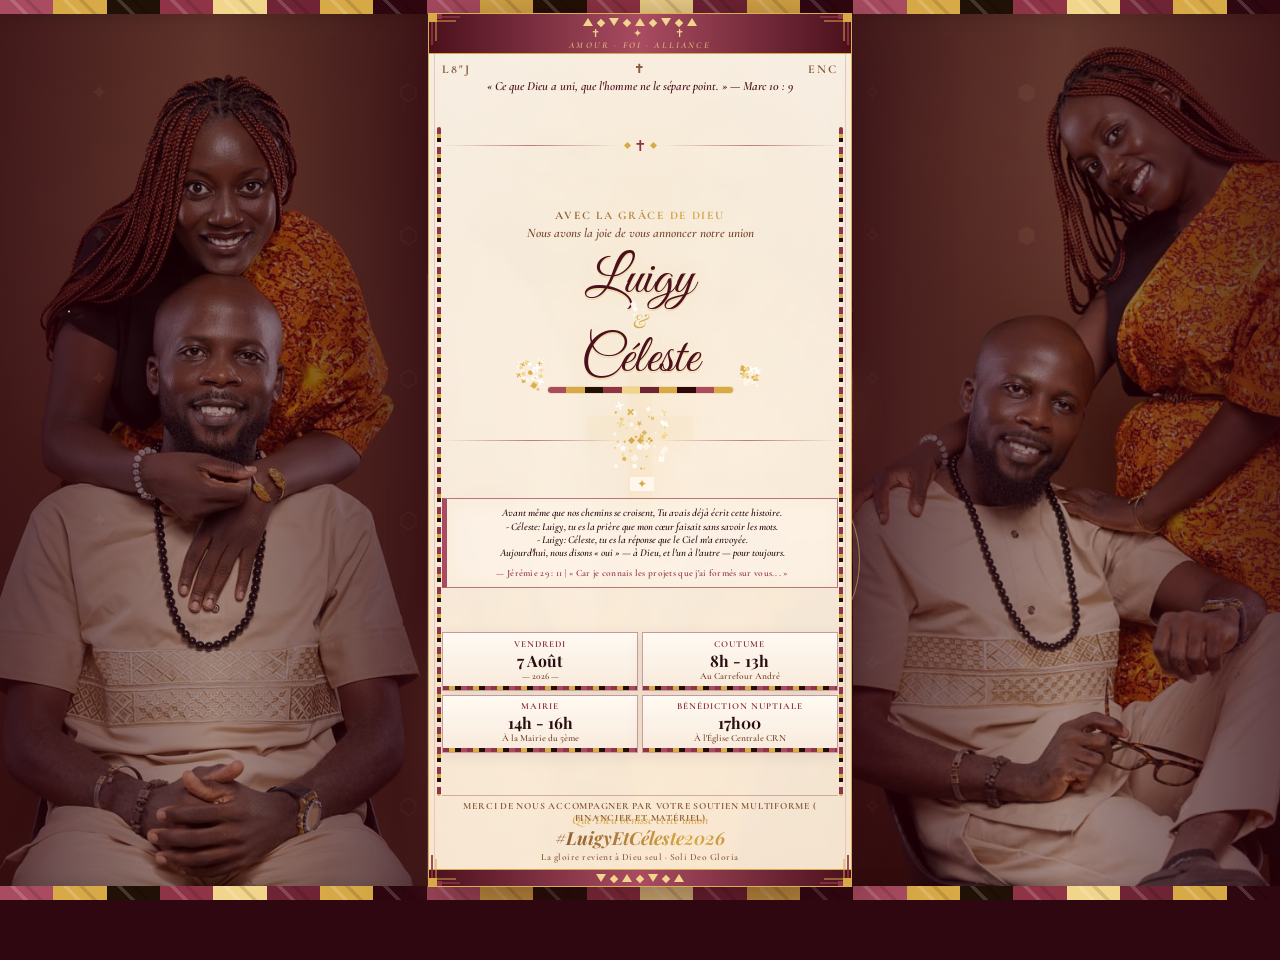
==== commit 083b1521: "design: subtitle en bas du header, barre marron réduite et affinée" ====
--- a/index.html
+++ b/index.html
@@ -190,21 +190,21 @@
                     </svg>
 
                     <header class="african-header">
+                        <div class="geo-row">
+                            <div class="geo-tri"></div>
+                            <div class="geo-dia"></div>
+                            <div class="geo-tri down"></div>
+                            <div class="geo-dia"></div>
+                            <div class="geo-tri"></div>
+                            <div class="geo-dia"></div>
+                            <div class="geo-tri down"></div>
+                            <div class="geo-dia"></div>
+                            <div class="geo-tri"></div>
+                        </div>
+                        <span class="cross-line">✝ &nbsp; ✦ &nbsp; ✝</span>
                         <p class="header-subtitle">
                             Amour &middot; Foi &middot; Alliance
                         </p>
-                        <div class="geo-row">
-                            <div class="geo-tri"></div>
-                            <div class="geo-dia"></div>
-                            <div class="geo-tri down"></div>
-                            <div class="geo-dia"></div>
-                            <div class="geo-tri"></div>
-                            <div class="geo-dia"></div>
-                            <div class="geo-tri down"></div>
-                            <div class="geo-dia"></div>
-                            <div class="geo-tri"></div>
-                        </div>
-                        <span class="cross-line">✝ &nbsp; ✦ &nbsp; ✝</span>
                     </header>
 
                     <div class="inv-body">
--- a/css/style.css
+++ b/css/style.css
@@ -618,37 +618,38 @@
 }
 
 .african-header {
-    padding: 5px 12px 6px;
-    border-bottom: 2px solid var(--gold);
+    padding: 4px 12px 3px;
+    border-bottom: 1.5px solid var(--gold);
 }
 
 .header-subtitle {
     font-family: "Cormorant Garamond", Georgia, serif;
     font-style: italic;
-    font-size: clamp(9px, 1.15vh, 11px);
+    font-size: clamp(8px, 1vh, 10px);
     font-weight: 600;
     color: var(--gold-soft);
-    letter-spacing: 0.22em;
+    letter-spacing: 0.24em;
     text-transform: uppercase;
-    margin: 0 0 4px;
-    opacity: 0.88;
+    margin: 2px 0 0;
+    opacity: 0.8;
+    line-height: 1;
 }
 
 .african-footer {
-    padding: 6px 0;
-    border-top: 2px solid var(--gold);
+    padding: 4px 0;
+    border-top: 1.5px solid var(--gold);
 }
 
 .geo-row {
     display: flex;
     justify-content: center;
-    gap: 6px;
-    margin-bottom: 4px;
+    gap: 5px;
+    margin-bottom: 2px;
 }
 
 .geo-dia {
-    width: 8px;
-    height: 8px;
+    width: 6px;
+    height: 6px;
     background: var(--gold-soft);
     transform: rotate(45deg);
     margin-top: 2px;
@@ -657,21 +658,23 @@
 .geo-tri {
     width: 0;
     height: 0;
-    border-left: 6px solid transparent;
-    border-right: 6px solid transparent;
-    border-bottom: 10px solid var(--gold-soft);
+    border-left: 5px solid transparent;
+    border-right: 5px solid transparent;
+    border-bottom: 8px solid var(--gold-soft);
 }
 
 .geo-tri.down {
-    border-top: 10px solid var(--gold-soft);
+    border-top: 8px solid var(--gold-soft);
     border-bottom: none;
 }
 
 .cross-line {
     color: var(--gold-soft);
-    font-size: 14px;
-    letter-spacing: 5px;
-    line-height: 1.2;
+    font-size: 11px;
+    letter-spacing: 6px;
+    line-height: 1;
+    display: block;
+    margin-bottom: 1px;
 }
 
 .inv-body {
@@ -1210,17 +1213,17 @@
     }
 
     .african-header {
-        padding: 4px 10px 3px;
+        padding: 3px 8px 2px;
     }
 
     .header-subtitle {
-        font-size: 9px;
-        letter-spacing: 0.18em;
-        margin-bottom: 3px;
+        font-size: 8px;
+        letter-spacing: 0.2em;
+        margin-top: 2px;
     }
 
     .african-footer {
-        padding: 3px 0;
+        padding: 2px 0;
     }
 
     .geo-row {
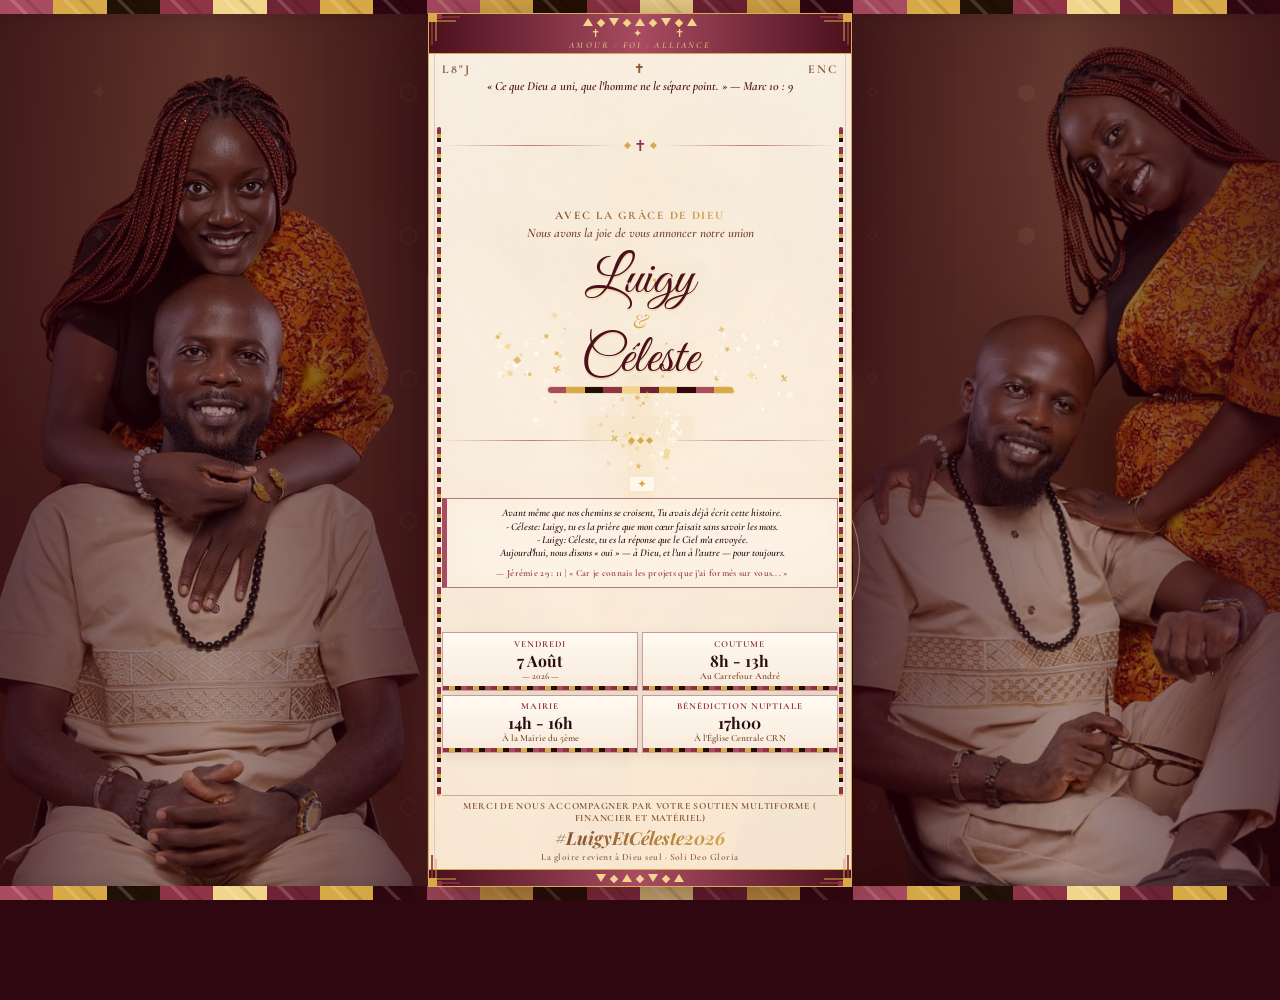
==== commit 4f17db0a: "html: supprime le texte blessing-text" ====
--- a/index.html
+++ b/index.html
@@ -91,9 +91,6 @@
                 <section class="invite-outer">
                     <div class="divine-light"></div>
                     <div class="cross-glow">✝</div>
-                    <div class="blessing-text">
-                        Que Dieu bénisse cette union
-                    </div>
 
                     <div class="holy-rays">
                         <span></span><span></span><span></span>
--- a/css/style.css
+++ b/css/style.css
@@ -1026,10 +1026,20 @@
         var(--gold-soft),
         var(--maroon-deep)
     );
-    background-size: 250% auto;
+    background-size: 300% auto;
     -webkit-background-clip: text;
     background-clip: text;
     -webkit-text-fill-color: transparent;
+    animation: shimmerMove 5s linear infinite;
+}
+
+@keyframes shimmerMove {
+    0% {
+        background-position: 200% center;
+    }
+    100% {
+        background-position: -200% center;
+    }
 }
 
 .line-reveal span {
@@ -1092,6 +1102,185 @@
         filter: blur(0);
     }
 }
+
+/* ═══════════════════════════════════════════════════════════
+   AFRIQUE CHIC — Animations thématiques (GPU-safe)
+═══════════════════════════════════════════════════════════ */
+
+/* 1. Shimmer glissant sur les bandes Kente */
+@keyframes kenteShimmer {
+    0% {
+        transform: translateX(-120%);
+        opacity: 0;
+    }
+    15%,
+    85% {
+        opacity: 1;
+    }
+    100% {
+        transform: translateX(120%);
+        opacity: 0;
+    }
+}
+
+.kente-band {
+    overflow: hidden;
+}
+.kente-band::after {
+    content: "";
+    position: absolute;
+    inset: 0;
+    background: linear-gradient(
+        90deg,
+        transparent 0%,
+        rgba(255, 255, 255, 0.22) 50%,
+        transparent 100%
+    );
+    transform: translateX(-120%);
+    animation: kenteShimmer 5s ease-in-out infinite;
+    pointer-events: none;
+    z-index: 2;
+}
+.kente-band.bottom::after {
+    animation-delay: 2.5s;
+}
+
+/* 2. Pulsation dorée des diamants géo (header & footer) */
+@keyframes geoDiaPulse {
+    0%,
+    100% {
+        transform: rotate(45deg) scale(1);
+        opacity: 1;
+    }
+    50% {
+        transform: rotate(45deg) scale(1.55);
+        opacity: 0.6;
+    }
+}
+
+.geo-dia {
+    animation: geoDiaPulse 3.5s ease-in-out infinite;
+}
+.african-footer .geo-dia {
+    animation-delay: 1.75s;
+}
+
+/* 3. Flottement des symboles Adinkra (vague staggerée) */
+@keyframes adinkraFloat {
+    0%,
+    100% {
+        opacity: 0.055;
+        transform: translateY(0) scale(1);
+    }
+    50% {
+        opacity: 0.12;
+        transform: translateY(-5px) scale(1.08);
+    }
+}
+
+.adinkra-cell {
+    animation: adinkraFloat 5.5s ease-in-out infinite;
+    animation-delay: calc(var(--i) * 0.16s);
+}
+
+/* 4. Shimmer sur l'accent Kente strip */
+@keyframes accentShimmer {
+    0% {
+        transform: translateX(-120%);
+    }
+    100% {
+        transform: translateX(120%);
+    }
+}
+
+.accent-strip {
+    position: relative;
+}
+.accent-strip::after {
+    content: "";
+    position: absolute;
+    inset: 0;
+    background: linear-gradient(
+        90deg,
+        transparent 0%,
+        rgba(255, 255, 255, 0.34) 50%,
+        transparent 100%
+    );
+    transform: translateX(-120%);
+    animation: accentShimmer 3.2s ease-in-out infinite 1.5s;
+    pointer-events: none;
+    border-radius: 999px;
+}
+
+/* 5. Respiration des coins ornementaux SVG */
+@keyframes cornBreath {
+    0%,
+    100% {
+        opacity: 1;
+    }
+    50% {
+        opacity: 0.42;
+    }
+}
+
+.corn {
+    animation: cornBreath 4.5s ease-in-out infinite;
+}
+.corn-tr {
+    animation-delay: 1.1s;
+}
+.corn-bl {
+    animation-delay: 2.2s;
+}
+.corn-br {
+    animation-delay: 3.3s;
+}
+
+/* 6. Motif diagonal tissage africain sur le fond de la carte */
+@keyframes patternReveal {
+    from {
+        opacity: 0;
+    }
+    to {
+        opacity: 1;
+    }
+}
+
+.invite-outer::after {
+    content: "";
+    position: absolute;
+    inset: 0;
+    pointer-events: none;
+    z-index: 1;
+    background-image: repeating-linear-gradient(
+        -45deg,
+        rgba(216, 170, 71, 0.038) 0px,
+        rgba(216, 170, 71, 0.038) 1px,
+        transparent 1px,
+        transparent 18px
+    );
+    opacity: 0;
+    animation: patternReveal 3s ease 2s forwards;
+}
+
+/* 7. Lueur dorée pulsante sur la love-box */
+@keyframes loveGlow {
+    0%,
+    100% {
+        box-shadow: inset 0 0 18px rgba(216, 170, 71, 0.08);
+    }
+    50% {
+        box-shadow:
+            inset 0 0 30px rgba(216, 170, 71, 0.22),
+            0 0 12px rgba(216, 170, 71, 0.12);
+    }
+}
+
+.love-box {
+    animation: loveGlow 4s ease-in-out infinite 3s;
+}
+
+/* ═══════════════════════════════════════════════════════════ */
 
 @media (max-width: 520px), (pointer: coarse) {
     #sparkle-canvas {
@@ -1125,6 +1314,50 @@
 
     .photo-strip {
         animation-duration: 80s;
+    }
+
+    /* ── Afrique Chic mobile : boost des animations thématiques ── */
+
+    /* Adinkra plus visible sur petit écran */
+    @keyframes adinkraFloat {
+        0%,
+        100% {
+            opacity: 0.06;
+            transform: translateY(0) scale(1);
+        }
+        50% {
+            opacity: 0.16;
+            transform: translateY(-4px) scale(1.12);
+        }
+    }
+
+    /* Shimmer Kente légèrement plus rapide sur mobile */
+    .kente-band::after {
+        animation-duration: 4s;
+    }
+
+    /* Motif diagonal un peu plus marqué sur mobile */
+    .invite-outer::after {
+        background-image: repeating-linear-gradient(
+            -45deg,
+            rgba(216, 170, 71, 0.055) 0px,
+            rgba(216, 170, 71, 0.055) 1px,
+            transparent 1px,
+            transparent 16px
+        );
+    }
+
+    /* Lueur love-box un peu plus présente sur mobile */
+    @keyframes loveGlow {
+        0%,
+        100% {
+            box-shadow: inset 0 0 14px rgba(216, 170, 71, 0.1);
+        }
+        50% {
+            box-shadow:
+                inset 0 0 28px rgba(216, 170, 71, 0.28),
+                0 0 10px rgba(216, 170, 71, 0.14);
+        }
     }
 
     /* lumière divine : opacity seule, sans translate/scale ni mix-blend → GPU safe */
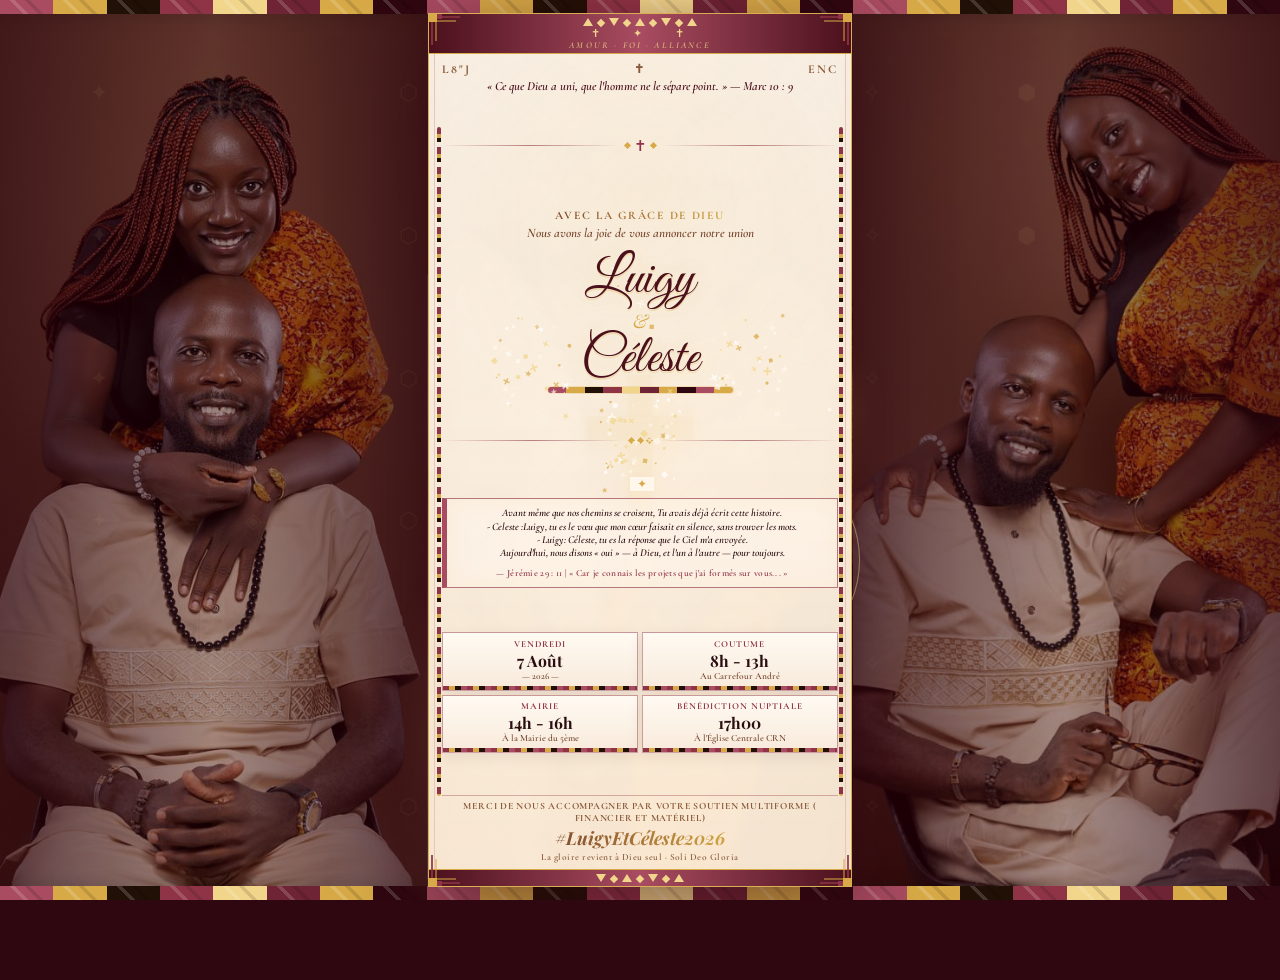
==== commit 9b41dd54: "html: modifie le texte de Céleste dans la love-box" ====
--- a/index.html
+++ b/index.html
@@ -263,8 +263,9 @@
                                     avais déjà écrit cette histoire.</span
                                 >
                                 <span
-                                    >- Céleste: Luigy, tu es la prière que mon
-                                    cœur faisait sans savoir les mots.</span
+                                    >- Celeste :Luigy, tu es le vœu que mon cœur
+                                    faisait en silence, sans trouver les
+                                    mots.</span
                                 >
                                 <span
                                     >- Luigy: Céleste, tu es la réponse que le
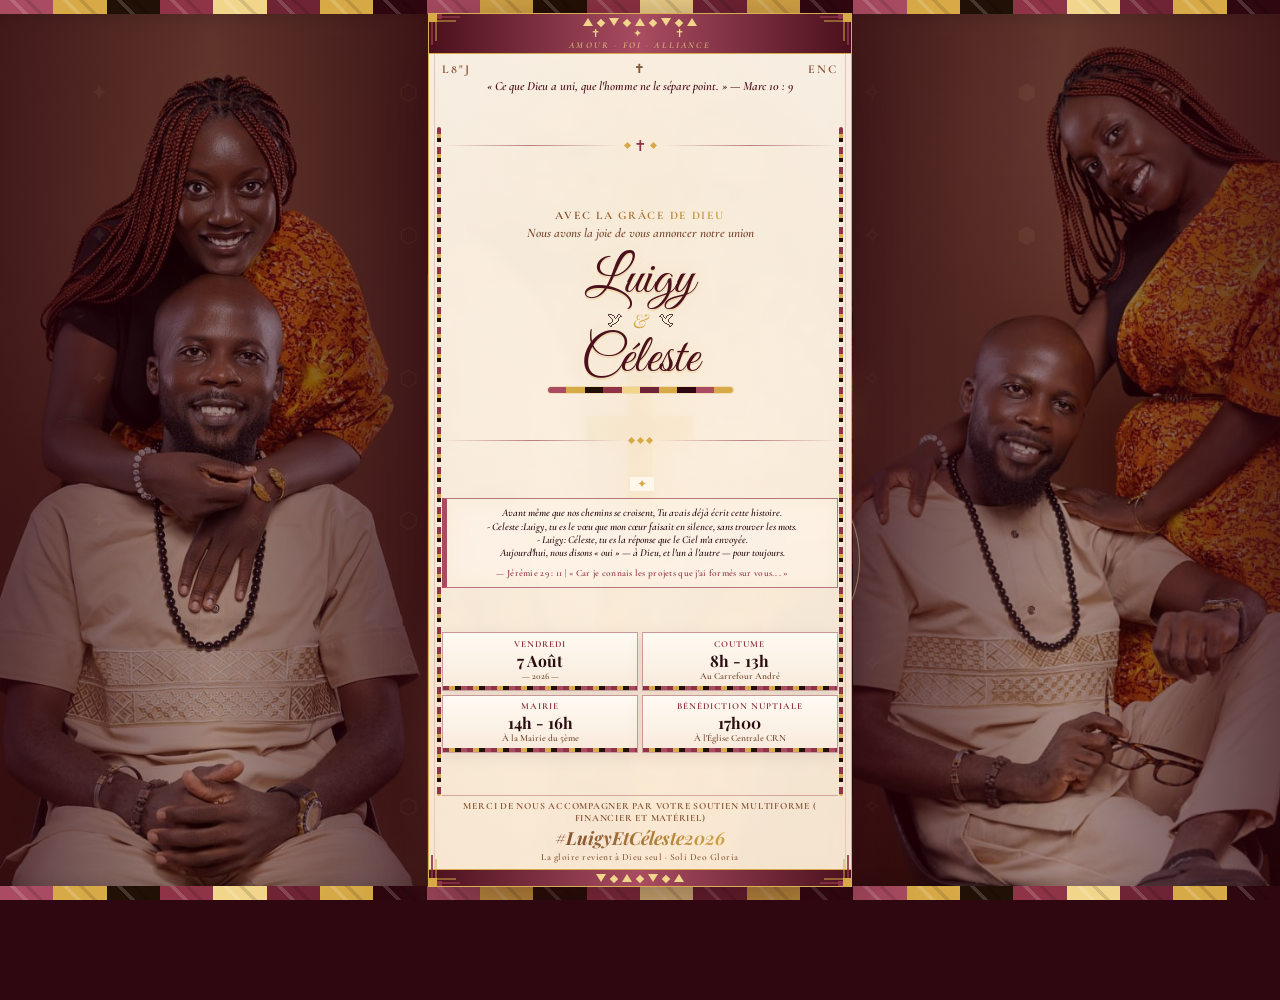
==== commit 56fb2b9a: "feat: carte statique - zero animations sauf diaporama, colombes figees entre Luigy & Celeste" ====
--- a/index.html
+++ b/index.html
@@ -97,8 +97,7 @@
                     </div>
                     <div class="gold-orbit orbit-one"></div>
                     <div class="gold-orbit orbit-two"></div>
-                    <div class="dove-flight dove-one">🕊</div>
-                    <div class="dove-flight dove-two">🕊</div>
+
                     <div class="covenant-ring ring-left"></div>
                     <div class="covenant-ring ring-right"></div>
 
@@ -237,7 +236,13 @@
 
                             <div class="names">
                                 <span class="name calligraphy-name">Luigy</span>
-                                <span class="et text-reveal">&amp;</span>
+                                <div class="et-row">
+                                    <span class="dove-static">🕊</span>
+                                    <span class="et">&amp;</span>
+                                    <span class="dove-static dove-right"
+                                        >🕊</span
+                                    >
+                                </div>
                                 <span class="name calligraphy-name"
                                     >Céleste</span
                                 >
--- a/css/style.css
+++ b/css/style.css
@@ -841,13 +841,32 @@
     }
 }
 
+.et-row {
+    display: flex;
+    align-items: center;
+    justify-content: center;
+    gap: 10px;
+    margin: clamp(0.08rem, 0.35vh, 0.18rem) 0;
+}
+
 .et {
     font-family: "Playfair Display", Georgia, serif;
     font-style: italic;
     font-size: clamp(16px, 2.1vh, 21px);
     color: var(--gold);
-    display: block;
-    margin: clamp(0.08rem, 0.35vh, 0.18rem) 0;
+    display: inline;
+    margin: 0;
+}
+
+.dove-static {
+    font-size: 16px;
+    opacity: 0.78;
+    display: inline-block;
+    filter: drop-shadow(0 0 7px rgba(255, 238, 180, 0.75));
+}
+
+.dove-static.dove-right {
+    transform: scaleX(-1);
 }
 
 .accent-strip {
@@ -1703,3 +1722,44 @@
         transition: none !important;
     }
 }
+
+/* ═══════════════════════════════════════════════════════
+   CARTE STATIQUE — toutes animations désactivées
+   (seul le diaporama de fond reste actif)
+═══════════════════════════════════════════════════════ */
+
+/* 1. Couper toutes les animations et transitions */
+*,
+*::before,
+*::after {
+    animation: none !important;
+    transition: none !important;
+}
+
+/* 2. Restaurer uniquement le diaporama de fond */
+.card-photo-bg img {
+    animation: cardSlideshow 36s infinite !important;
+    opacity: 0;
+}
+
+@media (max-width: 520px), (pointer: coarse) {
+    .card-photo-bg img {
+        animation: cardSlideshowMobile 42s infinite !important;
+        transform: none;
+    }
+}
+
+/* 3. Rendre visibles les éléments qui démarraient à opacity:0 */
+.name,
+.text-reveal,
+.line-reveal span,
+.count-pop {
+    opacity: 1 !important;
+    transform: none !important;
+    filter: none !important;
+}
+
+/* 4. Masquer le canvas sparkle */
+#sparkle-canvas {
+    display: none !important;
+}
